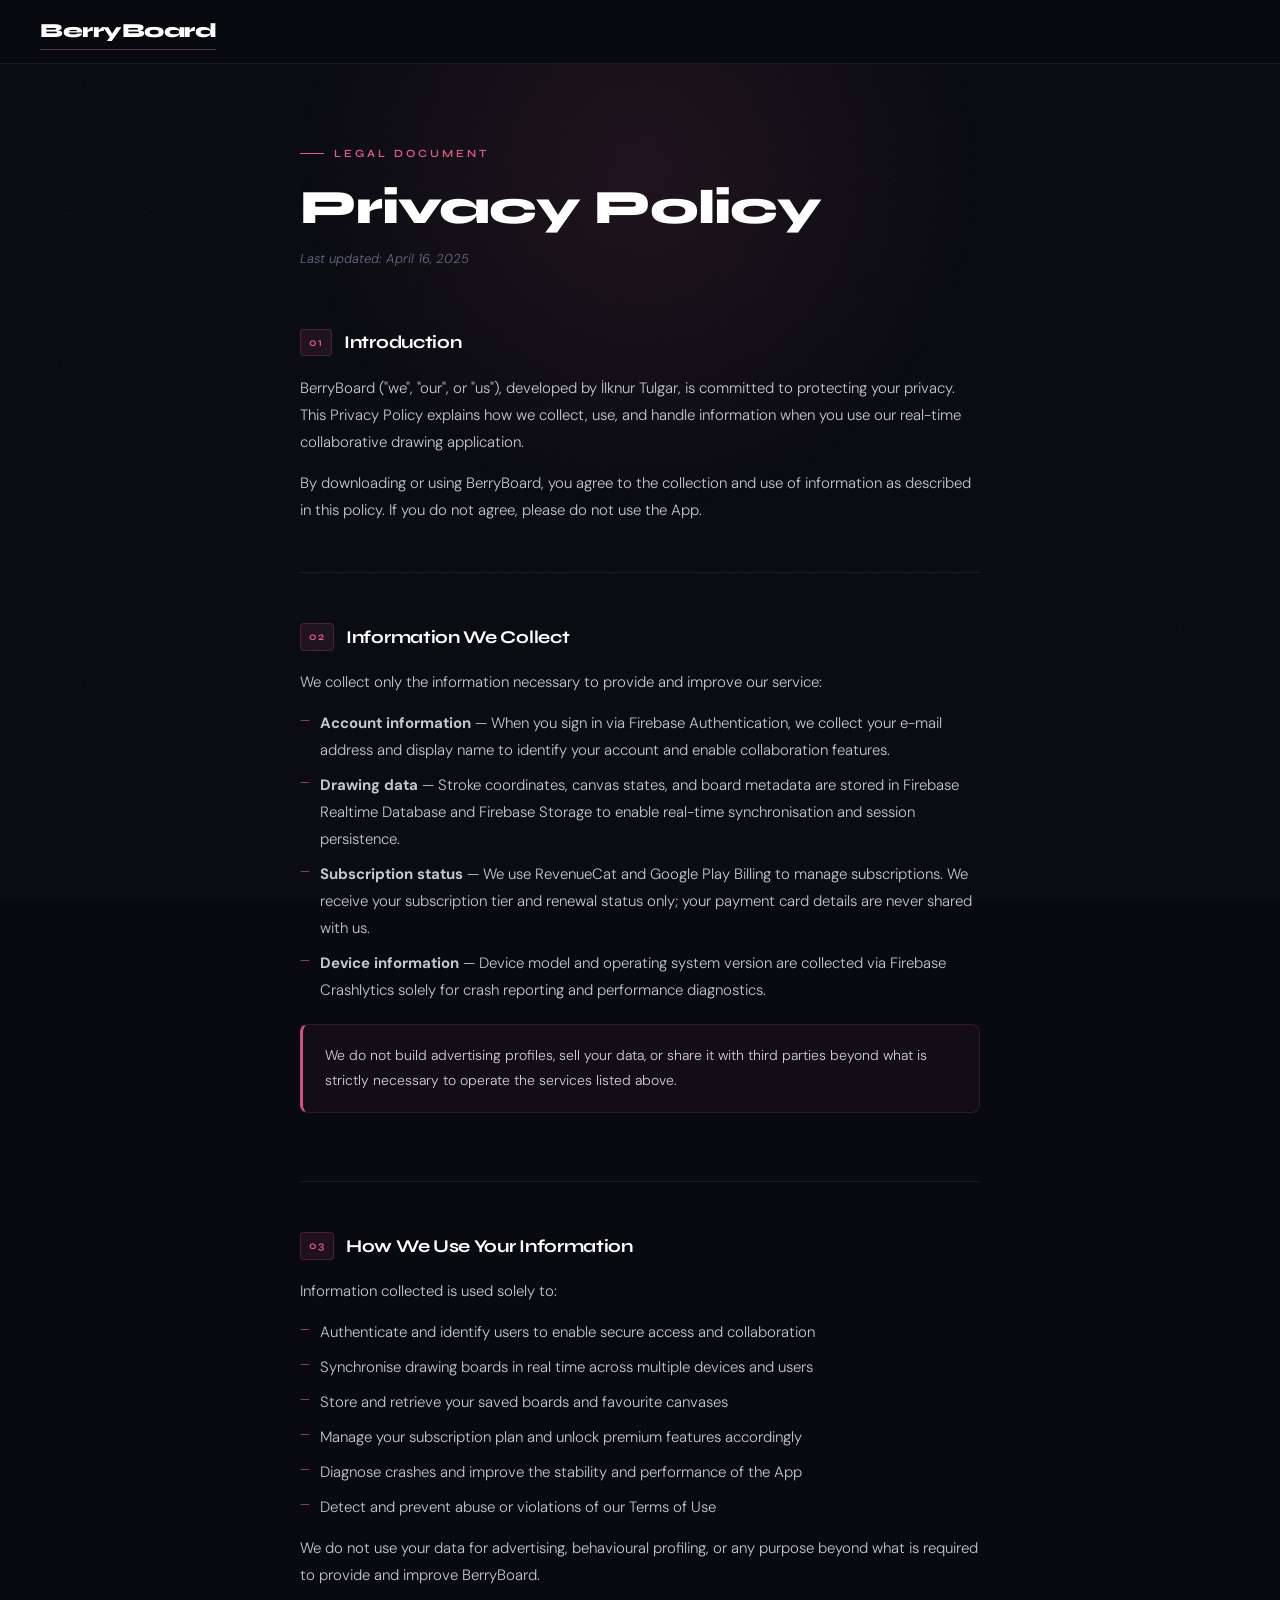
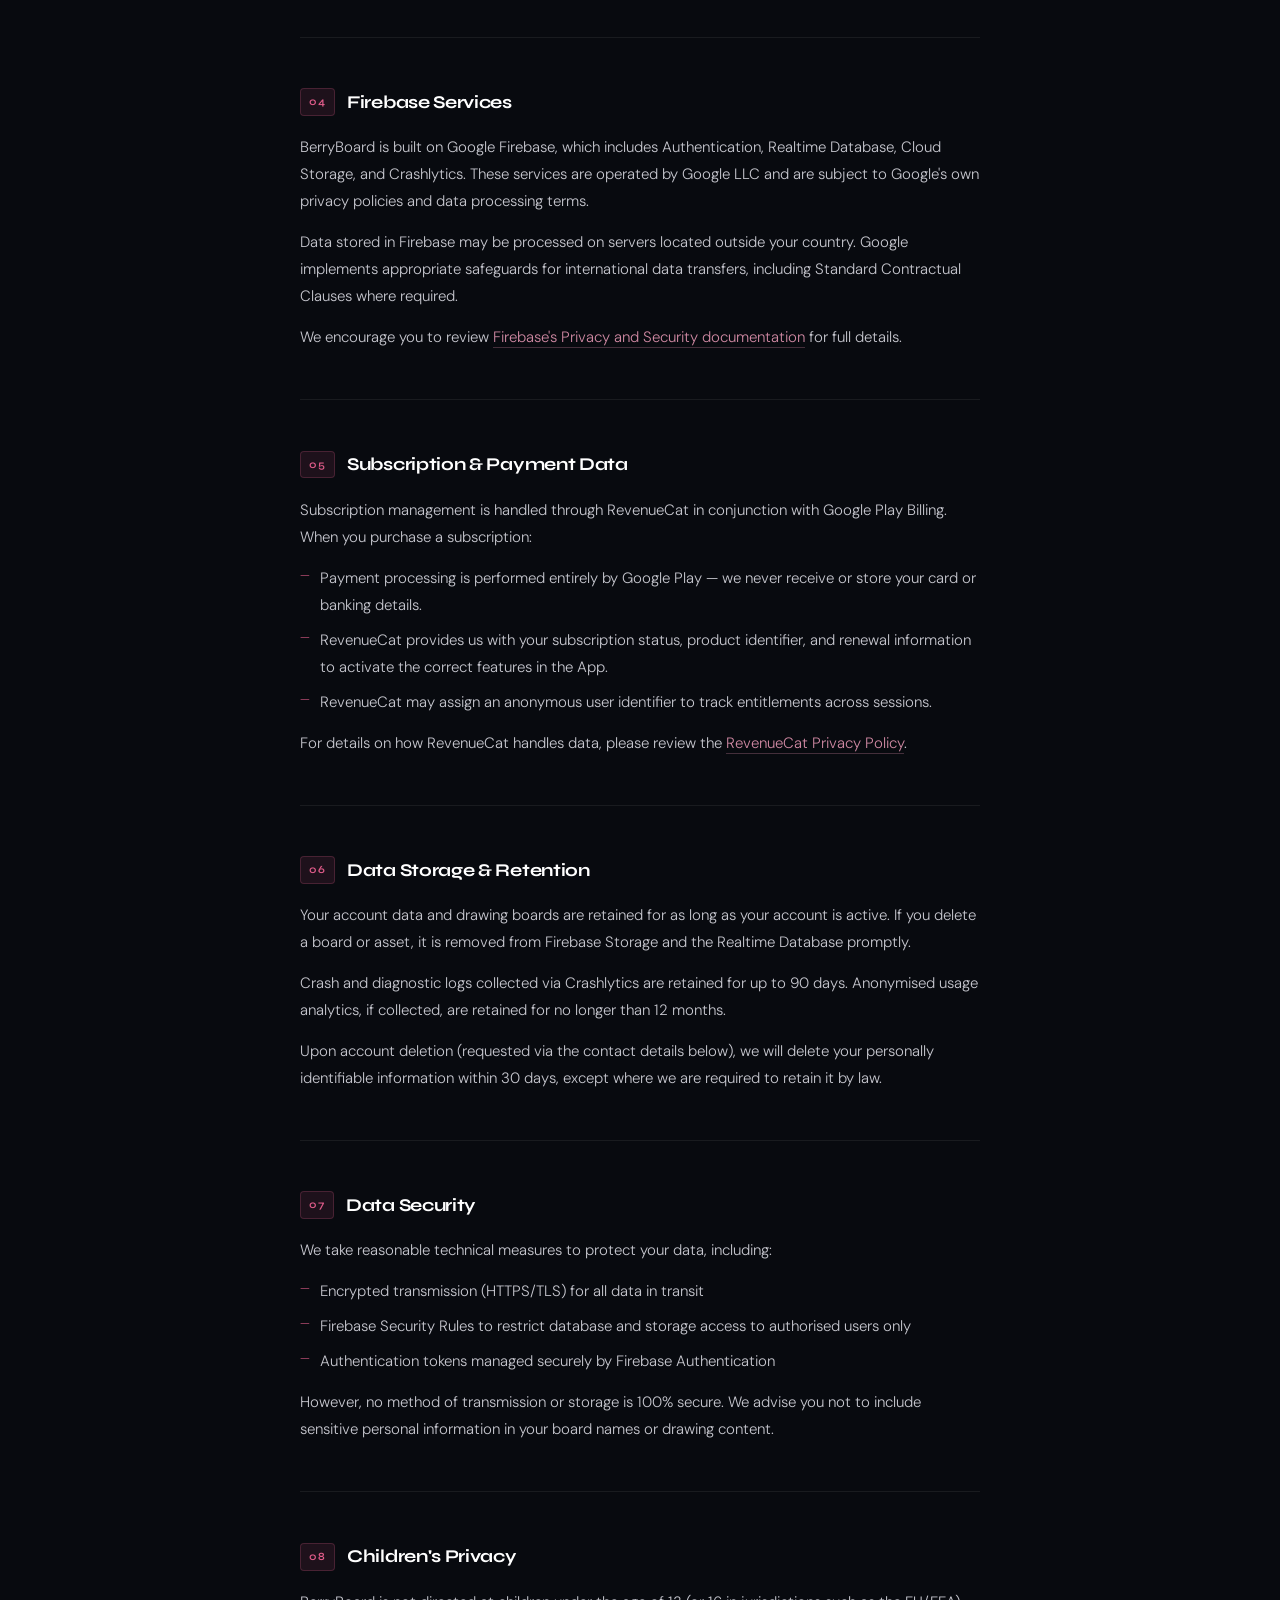
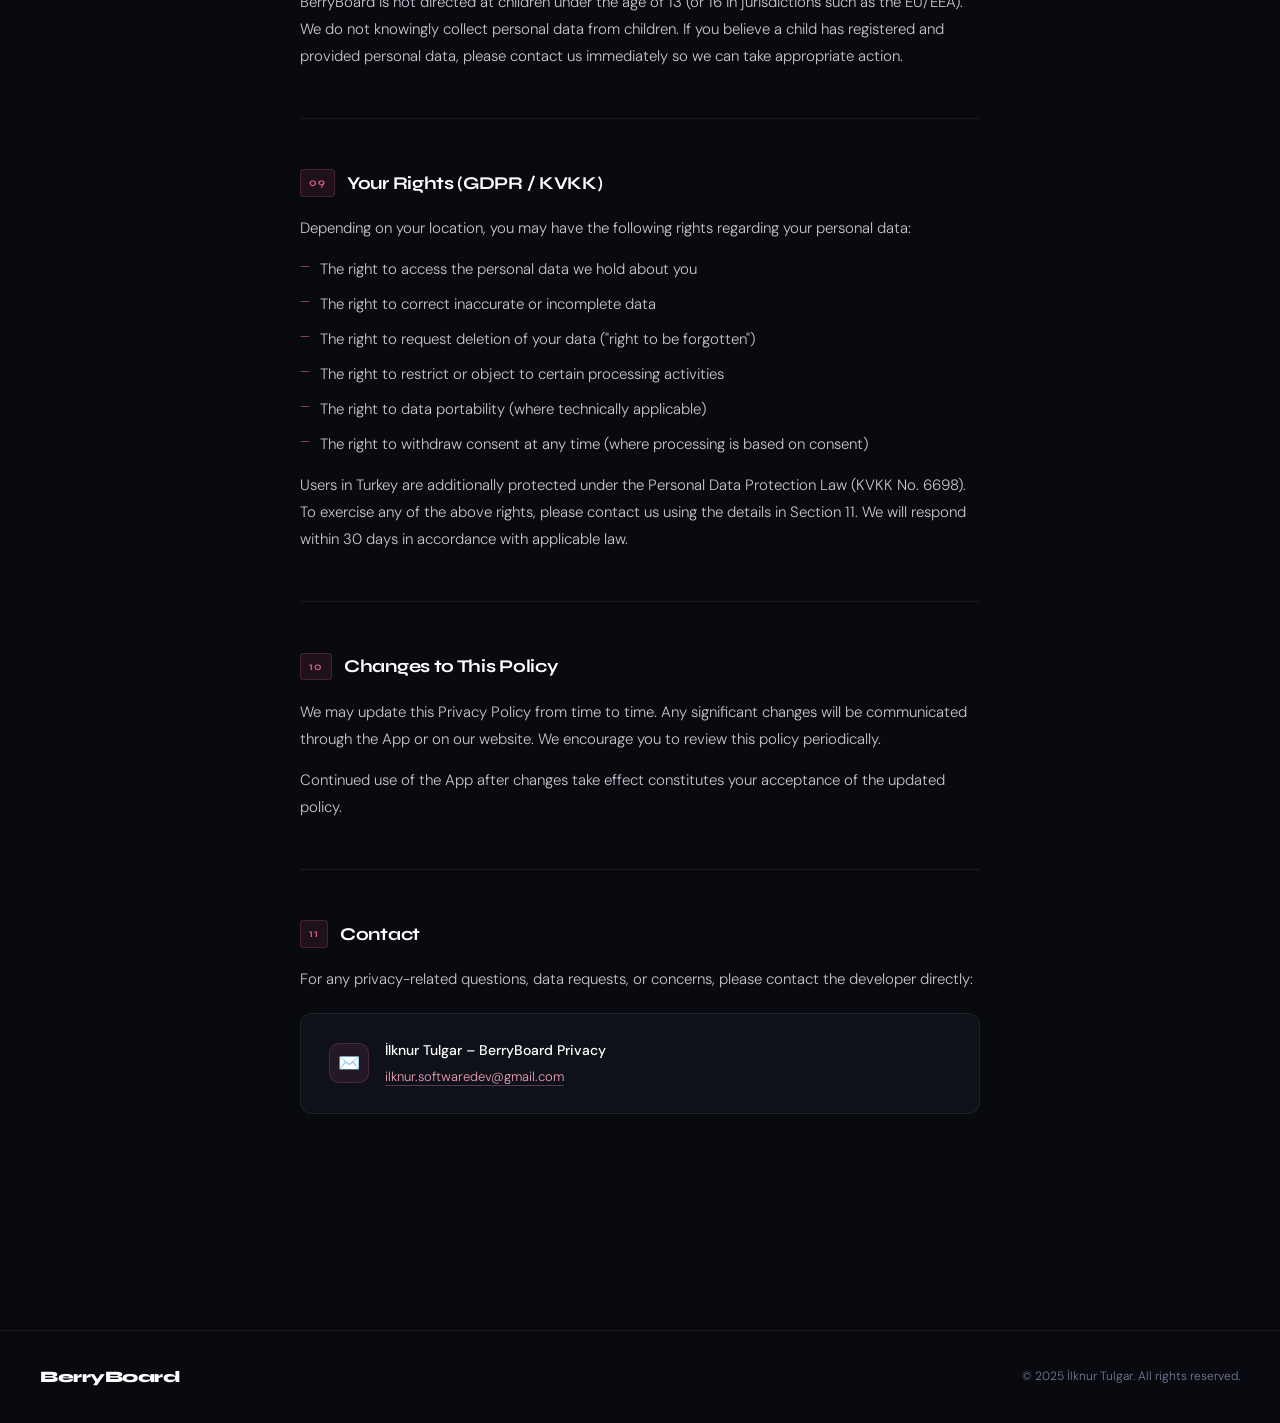
==== berryboard-privacy.html @ fcb7d8a9 "berryboard terms and privacy added" ====
<!DOCTYPE html>
<html lang="en">
<head>
<meta charset="UTF-8">
<meta name="viewport" content="width=device-width, initial-scale=1.0">
<title>BerryBoard – Privacy Policy</title>
<link href="https://fonts.googleapis.com/css2?family=Syne:wght@400;600;700;800&family=DM+Sans:ital,wght@0,300;0,400;0,500;1,300&display=swap" rel="stylesheet">
<style>
  :root {
    --bg: #080a0f;
    --surface: #0e1118;
    --border: rgba(255,255,255,0.07);
    --accent: #e05c8a;
    --accent2: #f4a0be;
    --text: #e8e8f0;
    --muted: #7a7a9a;
    --heading: #ffffff;
  }

  *, *::before, *::after { box-sizing: border-box; margin: 0; padding: 0; }
  html { scroll-behavior: smooth; }

  body {
    background: var(--bg);
    color: var(--text);
    font-family: 'DM Sans', sans-serif;
    font-weight: 300;
    line-height: 1.8;
    font-size: 15px;
    min-height: 100vh;
  }

  body::before {
    content: '';
    position: fixed;
    inset: 0;
    background-image: url("data:image/svg+xml,%3Csvg viewBox='0 0 512 512' xmlns='http://www.w3.org/2000/svg'%3E%3Cfilter id='n'%3E%3CfeTurbulence type='fractalNoise' baseFrequency='0.75' numOctaves='4' stitchTiles='stitch'/%3E%3C/filter%3E%3Crect width='100%25' height='100%25' filter='url(%23n)' opacity='0.03'/%3E%3C/svg%3E");
    pointer-events: none;
    z-index: 0;
  }

  body::after {
    content: '';
    position: fixed;
    top: -20%;
    left: 50%;
    transform: translateX(-50%);
    width: 700px;
    height: 700px;
    background: radial-gradient(circle, rgba(224,92,138,0.10) 0%, transparent 70%);
    pointer-events: none;
    z-index: 0;
  }

  header {
    position: sticky;
    top: 0;
    z-index: 100;
    background: rgba(8,10,15,0.85);
    backdrop-filter: blur(20px);
    border-bottom: 1px solid var(--border);
    padding: 0 40px;
    display: flex;
    align-items: center;
    height: 64px;
  }

  .logo {
    font-family: 'Syne', sans-serif;
    font-weight: 800;
    font-size: 20px;
    color: var(--heading);
    letter-spacing: -0.5px;
    display: flex;
    align-items: center;
    gap: 8px;
    text-decoration: none;
  }

  .logo-icon {
    width: 28px;
    height: 28px;
    display: flex;
    align-items: center;
    justify-content: center;
    font-size: 16px;
  }

  main {
    position: relative;
    z-index: 1;
    max-width: 760px;
    margin: 0 auto;
    padding: 80px 40px 120px;
  }

  .page-label {
    font-family: 'Syne', sans-serif;
    font-size: 11px;
    font-weight: 600;
    letter-spacing: 3px;
    text-transform: uppercase;
    color: var(--accent);
    margin-bottom: 16px;
    display: flex;
    align-items: center;
    gap: 10px;
  }

  .page-label::before {
    content: '';
    width: 24px;
    height: 1px;
    background: var(--accent);
  }

  h1 {
    font-family: 'Syne', sans-serif;
    font-size: clamp(32px, 5vw, 48px);
    font-weight: 800;
    color: var(--heading);
    line-height: 1.15;
    letter-spacing: -1px;
    margin-bottom: 12px;
  }

  .last-updated {
    font-size: 13px;
    color: var(--muted);
    margin-bottom: 56px;
    font-style: italic;
  }

  .section {
    margin-bottom: 48px;
    padding-bottom: 48px;
    border-bottom: 1px solid var(--border);
  }

  .section:last-child { border-bottom: none; }

  h2 {
    font-family: 'Syne', sans-serif;
    font-size: 18px;
    font-weight: 700;
    color: var(--heading);
    margin-bottom: 16px;
    display: flex;
    align-items: center;
    gap: 12px;
    letter-spacing: -0.3px;
  }

  .section-num {
    font-size: 11px;
    font-weight: 600;
    color: var(--accent);
    font-family: 'Syne', sans-serif;
    background: rgba(224,92,138,0.10);
    border: 1px solid rgba(224,92,138,0.22);
    padding: 3px 8px;
    border-radius: 4px;
    letter-spacing: 1px;
  }

  p {
    color: var(--text);
    margin-bottom: 14px;
    opacity: 0.85;
  }

  p:last-child { margin-bottom: 0; }

  ul {
    list-style: none;
    margin: 14px 0;
    display: flex;
    flex-direction: column;
    gap: 8px;
  }

  ul li {
    padding-left: 20px;
    position: relative;
    opacity: 0.85;
  }

  ul li::before {
    content: '—';
    position: absolute;
    left: 0;
    color: var(--accent);
    font-size: 12px;
  }

  a {
    color: var(--accent2);
    text-decoration: none;
    border-bottom: 1px solid rgba(244,160,190,0.3);
    transition: border-color 0.2s;
  }

  a:hover { border-color: var(--accent2); }

  .callout {
    background: rgba(224,92,138,0.06);
    border: 1px solid rgba(224,92,138,0.18);
    border-left: 3px solid var(--accent);
    border-radius: 8px;
    padding: 18px 22px;
    margin: 20px 0;
    font-size: 14px;
    opacity: 0.9;
  }

  .contact-card {
    background: var(--surface);
    border: 1px solid var(--border);
    border-radius: 12px;
    padding: 24px 28px;
    margin-top: 20px;
    display: flex;
    align-items: center;
    gap: 16px;
  }

  .contact-icon {
    width: 40px;
    height: 40px;
    background: rgba(224,92,138,0.10);
    border: 1px solid rgba(224,92,138,0.22);
    border-radius: 10px;
    display: flex;
    align-items: center;
    justify-content: center;
    flex-shrink: 0;
    font-size: 18px;
  }

  .contact-info { font-size: 13px; color: var(--muted); }

  .contact-info strong {
    display: block;
    color: var(--heading);
    font-size: 14px;
    font-weight: 500;
    margin-bottom: 2px;
  }

  footer {
    position: relative;
    z-index: 1;
    border-top: 1px solid var(--border);
    padding: 32px 40px;
    display: flex;
    align-items: center;
    justify-content: space-between;
    font-size: 12px;
    color: var(--muted);
  }

  footer .logo { font-size: 16px; }

  @media (max-width: 600px) {
    header { padding: 0 20px; }
    main { padding: 48px 24px 80px; }
    footer { padding: 24px 20px; flex-direction: column; gap: 12px; text-align: center; }
  }
</style>
</head>
<body>

<header>
  <a class="logo" href="#">
    BerryBoard
  </a>
</header>

<main>
  <div class="page-label">Legal Document</div>
  <h1>Privacy Policy</h1>
  <p class="last-updated">Last updated: April 16, 2025</p>

  <div class="section">
    <h2><span class="section-num">01</span> Introduction</h2>
    <p>BerryBoard ("we", "our", or "us"), developed by İlknur Tulgar, is committed to protecting your privacy. This Privacy Policy explains how we collect, use, and handle information when you use our real-time collaborative drawing application.</p>
    <p>By downloading or using BerryBoard, you agree to the collection and use of information as described in this policy. If you do not agree, please do not use the App.</p>
  </div>

  <div class="section">
    <h2><span class="section-num">02</span> Information We Collect</h2>
    <p>We collect only the information necessary to provide and improve our service:</p>
    <ul>
      <li><strong>Account information</strong> — When you sign in via Firebase Authentication, we collect your e-mail address and display name to identify your account and enable collaboration features.</li>
      <li><strong>Drawing data</strong> — Stroke coordinates, canvas states, and board metadata are stored in Firebase Realtime Database and Firebase Storage to enable real-time synchronisation and session persistence.</li>
      <li><strong>Subscription status</strong> — We use RevenueCat and Google Play Billing to manage subscriptions. We receive your subscription tier and renewal status only; your payment card details are never shared with us.</li>
      <li><strong>Device information</strong> — Device model and operating system version are collected via Firebase Crashlytics solely for crash reporting and performance diagnostics.</li>
    </ul>
    <div class="callout">
      We do not build advertising profiles, sell your data, or share it with third parties beyond what is strictly necessary to operate the services listed above.
    </div>
  </div>

  <div class="section">
    <h2><span class="section-num">03</span> How We Use Your Information</h2>
    <p>Information collected is used solely to:</p>
    <ul>
      <li>Authenticate and identify users to enable secure access and collaboration</li>
      <li>Synchronise drawing boards in real time across multiple devices and users</li>
      <li>Store and retrieve your saved boards and favourite canvases</li>
      <li>Manage your subscription plan and unlock premium features accordingly</li>
      <li>Diagnose crashes and improve the stability and performance of the App</li>
      <li>Detect and prevent abuse or violations of our Terms of Use</li>
    </ul>
    <p>We do not use your data for advertising, behavioural profiling, or any purpose beyond what is required to provide and improve BerryBoard.</p>
  </div>

  <div class="section">
    <h2><span class="section-num">04</span> Firebase Services</h2>
    <p>BerryBoard is built on Google Firebase, which includes Authentication, Realtime Database, Cloud Storage, and Crashlytics. These services are operated by Google LLC and are subject to Google's own privacy policies and data processing terms.</p>
    <p>Data stored in Firebase may be processed on servers located outside your country. Google implements appropriate safeguards for international data transfers, including Standard Contractual Clauses where required.</p>
    <p>We encourage you to review <a href="https://firebase.google.com/support/privacy" target="_blank">Firebase's Privacy and Security documentation</a> for full details.</p>
  </div>

  <div class="section">
    <h2><span class="section-num">05</span> Subscription & Payment Data</h2>
    <p>Subscription management is handled through RevenueCat in conjunction with Google Play Billing. When you purchase a subscription:</p>
    <ul>
      <li>Payment processing is performed entirely by Google Play — we never receive or store your card or banking details.</li>
      <li>RevenueCat provides us with your subscription status, product identifier, and renewal information to activate the correct features in the App.</li>
      <li>RevenueCat may assign an anonymous user identifier to track entitlements across sessions.</li>
    </ul>
    <p>For details on how RevenueCat handles data, please review the <a href="https://www.revenuecat.com/privacy" target="_blank">RevenueCat Privacy Policy</a>.</p>
  </div>

  <div class="section">
    <h2><span class="section-num">06</span> Data Storage & Retention</h2>
    <p>Your account data and drawing boards are retained for as long as your account is active. If you delete a board or asset, it is removed from Firebase Storage and the Realtime Database promptly.</p>
    <p>Crash and diagnostic logs collected via Crashlytics are retained for up to 90 days. Anonymised usage analytics, if collected, are retained for no longer than 12 months.</p>
    <p>Upon account deletion (requested via the contact details below), we will delete your personally identifiable information within 30 days, except where we are required to retain it by law.</p>
  </div>

  <div class="section">
    <h2><span class="section-num">07</span> Data Security</h2>
    <p>We take reasonable technical measures to protect your data, including:</p>
    <ul>
      <li>Encrypted transmission (HTTPS/TLS) for all data in transit</li>
      <li>Firebase Security Rules to restrict database and storage access to authorised users only</li>
      <li>Authentication tokens managed securely by Firebase Authentication</li>
    </ul>
    <p>However, no method of transmission or storage is 100% secure. We advise you not to include sensitive personal information in your board names or drawing content.</p>
  </div>

  <div class="section">
    <h2><span class="section-num">08</span> Children's Privacy</h2>
    <p>BerryBoard is not directed at children under the age of 13 (or 16 in jurisdictions such as the EU/EEA). We do not knowingly collect personal data from children. If you believe a child has registered and provided personal data, please contact us immediately so we can take appropriate action.</p>
  </div>

  <div class="section">
    <h2><span class="section-num">09</span> Your Rights (GDPR / KVKK)</h2>
    <p>Depending on your location, you may have the following rights regarding your personal data:</p>
    <ul>
      <li>The right to access the personal data we hold about you</li>
      <li>The right to correct inaccurate or incomplete data</li>
      <li>The right to request deletion of your data ("right to be forgotten")</li>
      <li>The right to restrict or object to certain processing activities</li>
      <li>The right to data portability (where technically applicable)</li>
      <li>The right to withdraw consent at any time (where processing is based on consent)</li>
    </ul>
    <p>Users in Turkey are additionally protected under the Personal Data Protection Law (KVKK No. 6698). To exercise any of the above rights, please contact us using the details in Section 11. We will respond within 30 days in accordance with applicable law.</p>
  </div>

  <div class="section">
    <h2><span class="section-num">10</span> Changes to This Policy</h2>
    <p>We may update this Privacy Policy from time to time. Any significant changes will be communicated through the App or on our website. We encourage you to review this policy periodically.</p>
    <p>Continued use of the App after changes take effect constitutes your acceptance of the updated policy.</p>
  </div>

  <div class="section">
    <h2><span class="section-num">11</span> Contact</h2>
    <p>For any privacy-related questions, data requests, or concerns, please contact the developer directly:</p>
    <div class="contact-card">
      <div class="contact-icon">✉️</div>
      <div class="contact-info">
        <strong>İlknur Tulgar – BerryBoard Privacy</strong>
        <a href="mailto:ilknur.softwaredev@gmail.com">ilknur.softwaredev@gmail.com</a>
      </div>
    </div>
  </div>
</main>

<footer>
  <span class="logo">
    BerryBoard
  </span>
  <span>© 2025 İlknur Tulgar. All rights reserved.</span>
</footer>

</body>
</html>
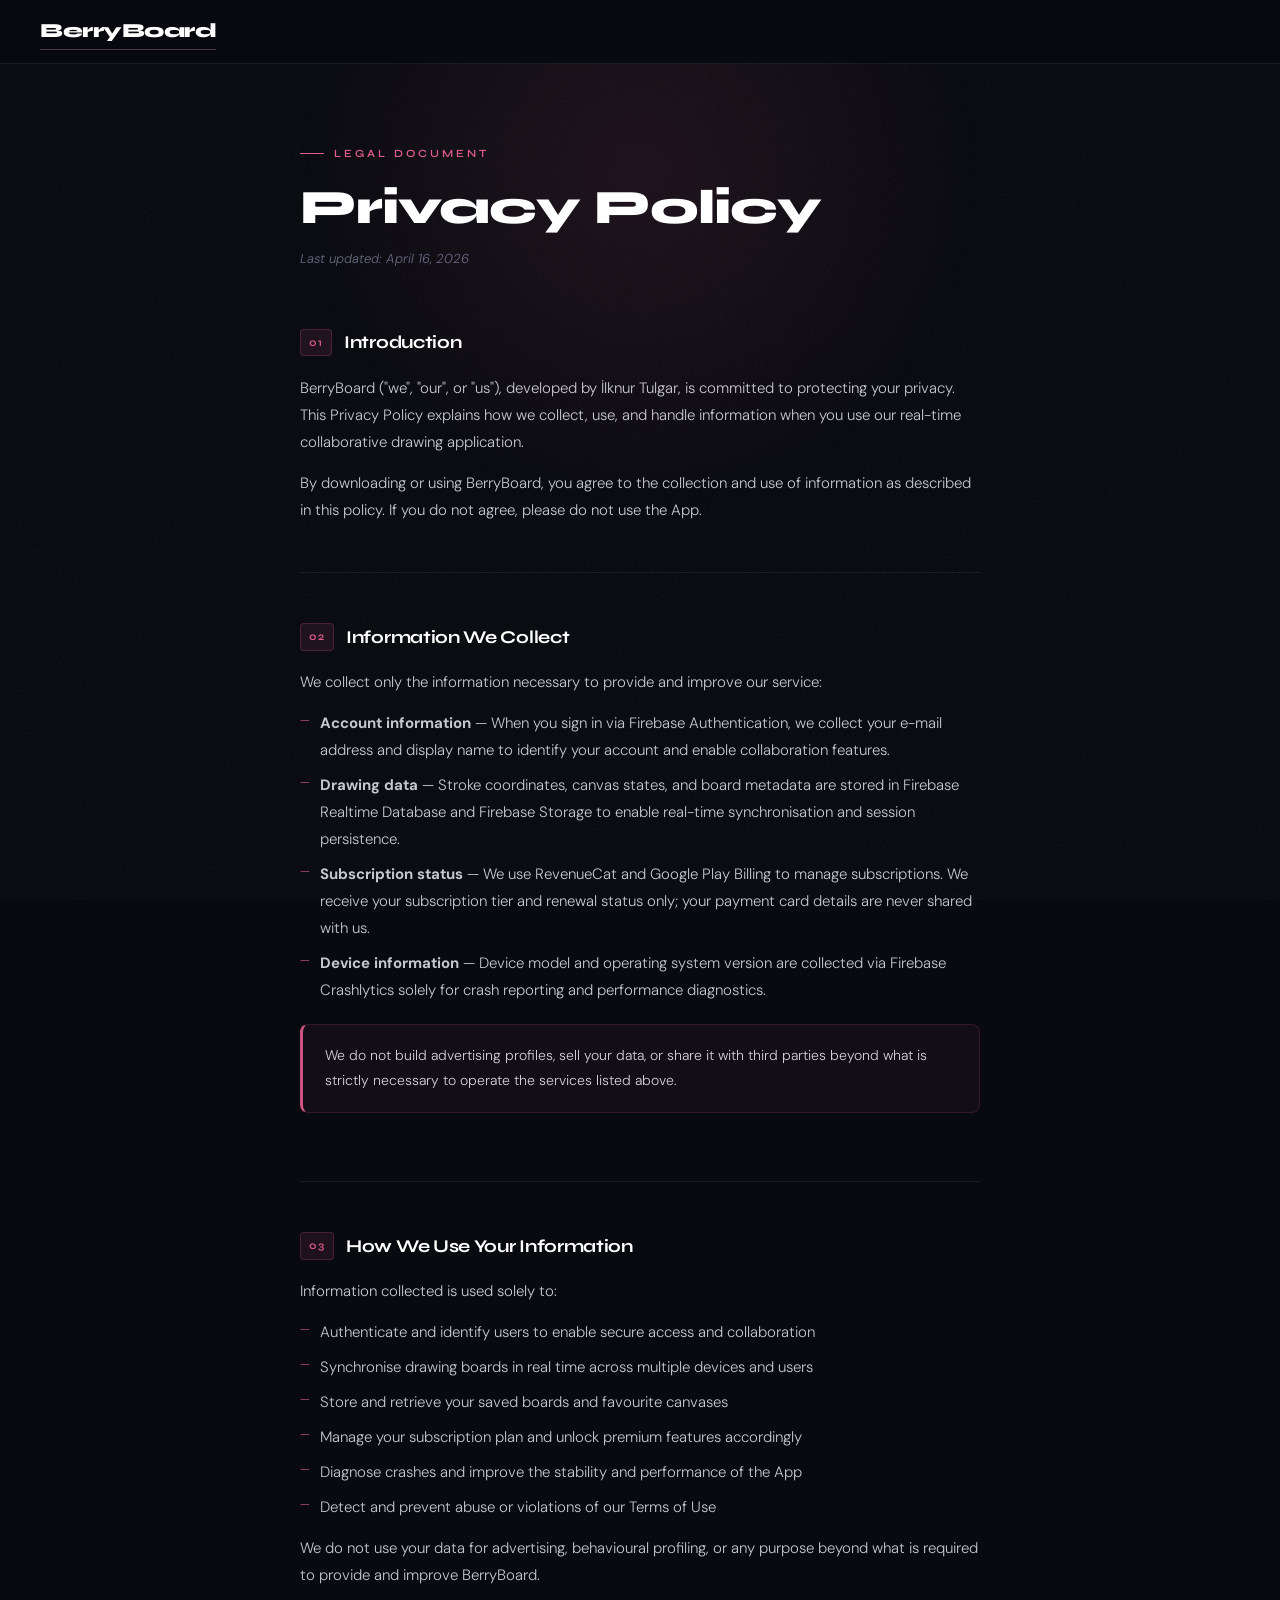
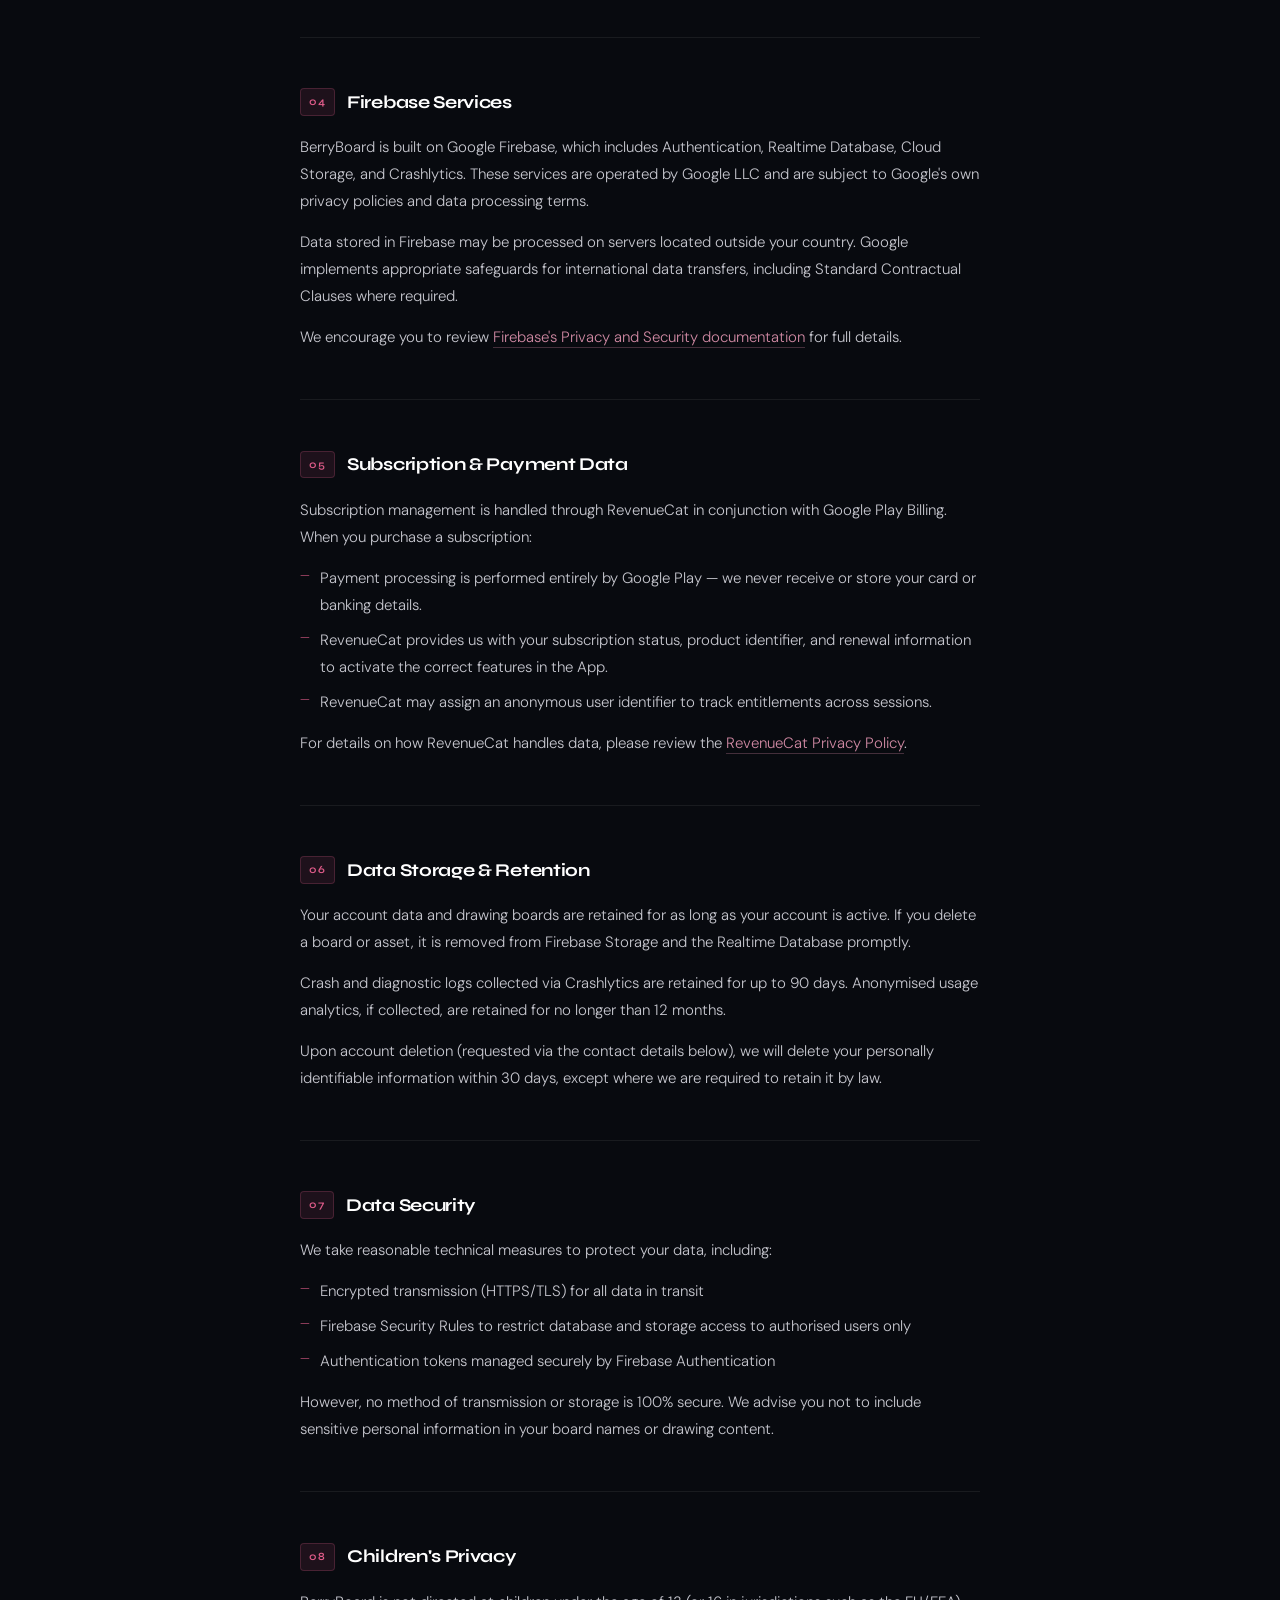
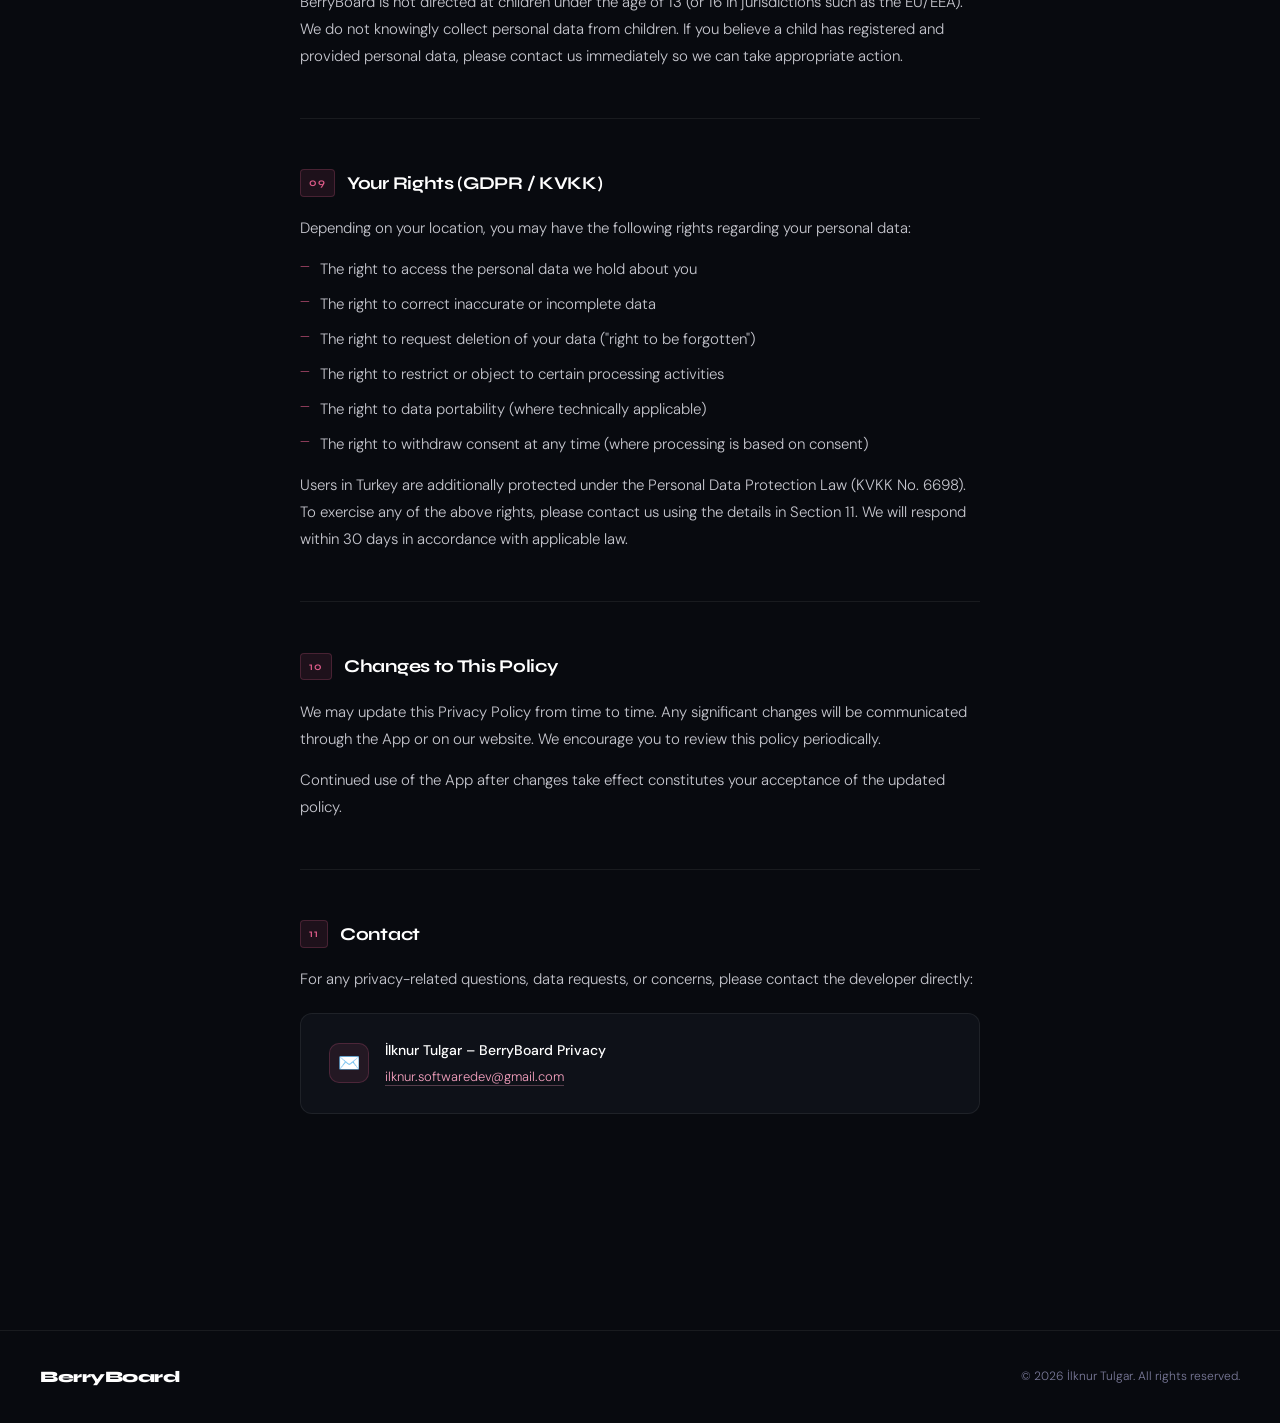
==== commit 258dc39d: "date updated" ====
--- a/berryboard-privacy.html
+++ b/berryboard-privacy.html
@@ -1,400 +1,566 @@
-<!DOCTYPE html>
+<!doctype html>
 <html lang="en">
-<head>
-<meta charset="UTF-8">
-<meta name="viewport" content="width=device-width, initial-scale=1.0">
-<title>BerryBoard – Privacy Policy</title>
-<link href="https://fonts.googleapis.com/css2?family=Syne:wght@400;600;700;800&family=DM+Sans:ital,wght@0,300;0,400;0,500;1,300&display=swap" rel="stylesheet">
-<style>
-  :root {
-    --bg: #080a0f;
-    --surface: #0e1118;
-    --border: rgba(255,255,255,0.07);
-    --accent: #e05c8a;
-    --accent2: #f4a0be;
-    --text: #e8e8f0;
-    --muted: #7a7a9a;
-    --heading: #ffffff;
-  }
-
-  *, *::before, *::after { box-sizing: border-box; margin: 0; padding: 0; }
-  html { scroll-behavior: smooth; }
-
-  body {
-    background: var(--bg);
-    color: var(--text);
-    font-family: 'DM Sans', sans-serif;
-    font-weight: 300;
-    line-height: 1.8;
-    font-size: 15px;
-    min-height: 100vh;
-  }
-
-  body::before {
-    content: '';
-    position: fixed;
-    inset: 0;
-    background-image: url("data:image/svg+xml,%3Csvg viewBox='0 0 512 512' xmlns='http://www.w3.org/2000/svg'%3E%3Cfilter id='n'%3E%3CfeTurbulence type='fractalNoise' baseFrequency='0.75' numOctaves='4' stitchTiles='stitch'/%3E%3C/filter%3E%3Crect width='100%25' height='100%25' filter='url(%23n)' opacity='0.03'/%3E%3C/svg%3E");
-    pointer-events: none;
-    z-index: 0;
-  }
-
-  body::after {
-    content: '';
-    position: fixed;
-    top: -20%;
-    left: 50%;
-    transform: translateX(-50%);
-    width: 700px;
-    height: 700px;
-    background: radial-gradient(circle, rgba(224,92,138,0.10) 0%, transparent 70%);
-    pointer-events: none;
-    z-index: 0;
-  }
-
-  header {
-    position: sticky;
-    top: 0;
-    z-index: 100;
-    background: rgba(8,10,15,0.85);
-    backdrop-filter: blur(20px);
-    border-bottom: 1px solid var(--border);
-    padding: 0 40px;
-    display: flex;
-    align-items: center;
-    height: 64px;
-  }
-
-  .logo {
-    font-family: 'Syne', sans-serif;
-    font-weight: 800;
-    font-size: 20px;
-    color: var(--heading);
-    letter-spacing: -0.5px;
-    display: flex;
-    align-items: center;
-    gap: 8px;
-    text-decoration: none;
-  }
-
-  .logo-icon {
-    width: 28px;
-    height: 28px;
-    display: flex;
-    align-items: center;
-    justify-content: center;
-    font-size: 16px;
-  }
-
-  main {
-    position: relative;
-    z-index: 1;
-    max-width: 760px;
-    margin: 0 auto;
-    padding: 80px 40px 120px;
-  }
-
-  .page-label {
-    font-family: 'Syne', sans-serif;
-    font-size: 11px;
-    font-weight: 600;
-    letter-spacing: 3px;
-    text-transform: uppercase;
-    color: var(--accent);
-    margin-bottom: 16px;
-    display: flex;
-    align-items: center;
-    gap: 10px;
-  }
-
-  .page-label::before {
-    content: '';
-    width: 24px;
-    height: 1px;
-    background: var(--accent);
-  }
-
-  h1 {
-    font-family: 'Syne', sans-serif;
-    font-size: clamp(32px, 5vw, 48px);
-    font-weight: 800;
-    color: var(--heading);
-    line-height: 1.15;
-    letter-spacing: -1px;
-    margin-bottom: 12px;
-  }
-
-  .last-updated {
-    font-size: 13px;
-    color: var(--muted);
-    margin-bottom: 56px;
-    font-style: italic;
-  }
-
-  .section {
-    margin-bottom: 48px;
-    padding-bottom: 48px;
-    border-bottom: 1px solid var(--border);
-  }
-
-  .section:last-child { border-bottom: none; }
-
-  h2 {
-    font-family: 'Syne', sans-serif;
-    font-size: 18px;
-    font-weight: 700;
-    color: var(--heading);
-    margin-bottom: 16px;
-    display: flex;
-    align-items: center;
-    gap: 12px;
-    letter-spacing: -0.3px;
-  }
-
-  .section-num {
-    font-size: 11px;
-    font-weight: 600;
-    color: var(--accent);
-    font-family: 'Syne', sans-serif;
-    background: rgba(224,92,138,0.10);
-    border: 1px solid rgba(224,92,138,0.22);
-    padding: 3px 8px;
-    border-radius: 4px;
-    letter-spacing: 1px;
-  }
-
-  p {
-    color: var(--text);
-    margin-bottom: 14px;
-    opacity: 0.85;
-  }
-
-  p:last-child { margin-bottom: 0; }
-
-  ul {
-    list-style: none;
-    margin: 14px 0;
-    display: flex;
-    flex-direction: column;
-    gap: 8px;
-  }
-
-  ul li {
-    padding-left: 20px;
-    position: relative;
-    opacity: 0.85;
-  }
-
-  ul li::before {
-    content: '—';
-    position: absolute;
-    left: 0;
-    color: var(--accent);
-    font-size: 12px;
-  }
-
-  a {
-    color: var(--accent2);
-    text-decoration: none;
-    border-bottom: 1px solid rgba(244,160,190,0.3);
-    transition: border-color 0.2s;
-  }
-
-  a:hover { border-color: var(--accent2); }
-
-  .callout {
-    background: rgba(224,92,138,0.06);
-    border: 1px solid rgba(224,92,138,0.18);
-    border-left: 3px solid var(--accent);
-    border-radius: 8px;
-    padding: 18px 22px;
-    margin: 20px 0;
-    font-size: 14px;
-    opacity: 0.9;
-  }
-
-  .contact-card {
-    background: var(--surface);
-    border: 1px solid var(--border);
-    border-radius: 12px;
-    padding: 24px 28px;
-    margin-top: 20px;
-    display: flex;
-    align-items: center;
-    gap: 16px;
-  }
-
-  .contact-icon {
-    width: 40px;
-    height: 40px;
-    background: rgba(224,92,138,0.10);
-    border: 1px solid rgba(224,92,138,0.22);
-    border-radius: 10px;
-    display: flex;
-    align-items: center;
-    justify-content: center;
-    flex-shrink: 0;
-    font-size: 18px;
-  }
-
-  .contact-info { font-size: 13px; color: var(--muted); }
-
-  .contact-info strong {
-    display: block;
-    color: var(--heading);
-    font-size: 14px;
-    font-weight: 500;
-    margin-bottom: 2px;
-  }
-
-  footer {
-    position: relative;
-    z-index: 1;
-    border-top: 1px solid var(--border);
-    padding: 32px 40px;
-    display: flex;
-    align-items: center;
-    justify-content: space-between;
-    font-size: 12px;
-    color: var(--muted);
-  }
-
-  footer .logo { font-size: 16px; }
-
-  @media (max-width: 600px) {
-    header { padding: 0 20px; }
-    main { padding: 48px 24px 80px; }
-    footer { padding: 24px 20px; flex-direction: column; gap: 12px; text-align: center; }
-  }
-</style>
-</head>
-<body>
-
-<header>
-  <a class="logo" href="#">
-    BerryBoard
-  </a>
-</header>
-
-<main>
-  <div class="page-label">Legal Document</div>
-  <h1>Privacy Policy</h1>
-  <p class="last-updated">Last updated: April 16, 2025</p>
-
-  <div class="section">
-    <h2><span class="section-num">01</span> Introduction</h2>
-    <p>BerryBoard ("we", "our", or "us"), developed by İlknur Tulgar, is committed to protecting your privacy. This Privacy Policy explains how we collect, use, and handle information when you use our real-time collaborative drawing application.</p>
-    <p>By downloading or using BerryBoard, you agree to the collection and use of information as described in this policy. If you do not agree, please do not use the App.</p>
-  </div>
-
-  <div class="section">
-    <h2><span class="section-num">02</span> Information We Collect</h2>
-    <p>We collect only the information necessary to provide and improve our service:</p>
-    <ul>
-      <li><strong>Account information</strong> — When you sign in via Firebase Authentication, we collect your e-mail address and display name to identify your account and enable collaboration features.</li>
-      <li><strong>Drawing data</strong> — Stroke coordinates, canvas states, and board metadata are stored in Firebase Realtime Database and Firebase Storage to enable real-time synchronisation and session persistence.</li>
-      <li><strong>Subscription status</strong> — We use RevenueCat and Google Play Billing to manage subscriptions. We receive your subscription tier and renewal status only; your payment card details are never shared with us.</li>
-      <li><strong>Device information</strong> — Device model and operating system version are collected via Firebase Crashlytics solely for crash reporting and performance diagnostics.</li>
-    </ul>
-    <div class="callout">
-      We do not build advertising profiles, sell your data, or share it with third parties beyond what is strictly necessary to operate the services listed above.
-    </div>
-  </div>
-
-  <div class="section">
-    <h2><span class="section-num">03</span> How We Use Your Information</h2>
-    <p>Information collected is used solely to:</p>
-    <ul>
-      <li>Authenticate and identify users to enable secure access and collaboration</li>
-      <li>Synchronise drawing boards in real time across multiple devices and users</li>
-      <li>Store and retrieve your saved boards and favourite canvases</li>
-      <li>Manage your subscription plan and unlock premium features accordingly</li>
-      <li>Diagnose crashes and improve the stability and performance of the App</li>
-      <li>Detect and prevent abuse or violations of our Terms of Use</li>
-    </ul>
-    <p>We do not use your data for advertising, behavioural profiling, or any purpose beyond what is required to provide and improve BerryBoard.</p>
-  </div>
-
-  <div class="section">
-    <h2><span class="section-num">04</span> Firebase Services</h2>
-    <p>BerryBoard is built on Google Firebase, which includes Authentication, Realtime Database, Cloud Storage, and Crashlytics. These services are operated by Google LLC and are subject to Google's own privacy policies and data processing terms.</p>
-    <p>Data stored in Firebase may be processed on servers located outside your country. Google implements appropriate safeguards for international data transfers, including Standard Contractual Clauses where required.</p>
-    <p>We encourage you to review <a href="https://firebase.google.com/support/privacy" target="_blank">Firebase's Privacy and Security documentation</a> for full details.</p>
-  </div>
-
-  <div class="section">
-    <h2><span class="section-num">05</span> Subscription & Payment Data</h2>
-    <p>Subscription management is handled through RevenueCat in conjunction with Google Play Billing. When you purchase a subscription:</p>
-    <ul>
-      <li>Payment processing is performed entirely by Google Play — we never receive or store your card or banking details.</li>
-      <li>RevenueCat provides us with your subscription status, product identifier, and renewal information to activate the correct features in the App.</li>
-      <li>RevenueCat may assign an anonymous user identifier to track entitlements across sessions.</li>
-    </ul>
-    <p>For details on how RevenueCat handles data, please review the <a href="https://www.revenuecat.com/privacy" target="_blank">RevenueCat Privacy Policy</a>.</p>
-  </div>
-
-  <div class="section">
-    <h2><span class="section-num">06</span> Data Storage & Retention</h2>
-    <p>Your account data and drawing boards are retained for as long as your account is active. If you delete a board or asset, it is removed from Firebase Storage and the Realtime Database promptly.</p>
-    <p>Crash and diagnostic logs collected via Crashlytics are retained for up to 90 days. Anonymised usage analytics, if collected, are retained for no longer than 12 months.</p>
-    <p>Upon account deletion (requested via the contact details below), we will delete your personally identifiable information within 30 days, except where we are required to retain it by law.</p>
-  </div>
-
-  <div class="section">
-    <h2><span class="section-num">07</span> Data Security</h2>
-    <p>We take reasonable technical measures to protect your data, including:</p>
-    <ul>
-      <li>Encrypted transmission (HTTPS/TLS) for all data in transit</li>
-      <li>Firebase Security Rules to restrict database and storage access to authorised users only</li>
-      <li>Authentication tokens managed securely by Firebase Authentication</li>
-    </ul>
-    <p>However, no method of transmission or storage is 100% secure. We advise you not to include sensitive personal information in your board names or drawing content.</p>
-  </div>
-
-  <div class="section">
-    <h2><span class="section-num">08</span> Children's Privacy</h2>
-    <p>BerryBoard is not directed at children under the age of 13 (or 16 in jurisdictions such as the EU/EEA). We do not knowingly collect personal data from children. If you believe a child has registered and provided personal data, please contact us immediately so we can take appropriate action.</p>
-  </div>
-
-  <div class="section">
-    <h2><span class="section-num">09</span> Your Rights (GDPR / KVKK)</h2>
-    <p>Depending on your location, you may have the following rights regarding your personal data:</p>
-    <ul>
-      <li>The right to access the personal data we hold about you</li>
-      <li>The right to correct inaccurate or incomplete data</li>
-      <li>The right to request deletion of your data ("right to be forgotten")</li>
-      <li>The right to restrict or object to certain processing activities</li>
-      <li>The right to data portability (where technically applicable)</li>
-      <li>The right to withdraw consent at any time (where processing is based on consent)</li>
-    </ul>
-    <p>Users in Turkey are additionally protected under the Personal Data Protection Law (KVKK No. 6698). To exercise any of the above rights, please contact us using the details in Section 11. We will respond within 30 days in accordance with applicable law.</p>
-  </div>
-
-  <div class="section">
-    <h2><span class="section-num">10</span> Changes to This Policy</h2>
-    <p>We may update this Privacy Policy from time to time. Any significant changes will be communicated through the App or on our website. We encourage you to review this policy periodically.</p>
-    <p>Continued use of the App after changes take effect constitutes your acceptance of the updated policy.</p>
-  </div>
-
-  <div class="section">
-    <h2><span class="section-num">11</span> Contact</h2>
-    <p>For any privacy-related questions, data requests, or concerns, please contact the developer directly:</p>
-    <div class="contact-card">
-      <div class="contact-icon">✉️</div>
-      <div class="contact-info">
-        <strong>İlknur Tulgar – BerryBoard Privacy</strong>
-        <a href="mailto:ilknur.softwaredev@gmail.com">ilknur.softwaredev@gmail.com</a>
-      </div>
-    </div>
-  </div>
-</main>
-
-<footer>
-  <span class="logo">
-    BerryBoard
-  </span>
-  <span>© 2025 İlknur Tulgar. All rights reserved.</span>
-</footer>
-
-</body>
+  <head>
+    <meta charset="UTF-8" />
+    <meta name="viewport" content="width=device-width, initial-scale=1.0" />
+    <title>BerryBoard – Privacy Policy</title>
+    <link
+      href="https://fonts.googleapis.com/css2?family=Syne:wght@400;600;700;800&family=DM+Sans:ital,wght@0,300;0,400;0,500;1,300&display=swap"
+      rel="stylesheet"
+    />
+    <style>
+      :root {
+        --bg: #080a0f;
+        --surface: #0e1118;
+        --border: rgba(255, 255, 255, 0.07);
+        --accent: #e05c8a;
+        --accent2: #f4a0be;
+        --text: #e8e8f0;
+        --muted: #7a7a9a;
+        --heading: #ffffff;
+      }
+
+      *,
+      *::before,
+      *::after {
+        box-sizing: border-box;
+        margin: 0;
+        padding: 0;
+      }
+      html {
+        scroll-behavior: smooth;
+      }
+
+      body {
+        background: var(--bg);
+        color: var(--text);
+        font-family: "DM Sans", sans-serif;
+        font-weight: 300;
+        line-height: 1.8;
+        font-size: 15px;
+        min-height: 100vh;
+      }
+
+      body::before {
+        content: "";
+        position: fixed;
+        inset: 0;
+        background-image: url("data:image/svg+xml,%3Csvg viewBox='0 0 512 512' xmlns='http://www.w3.org/2000/svg'%3E%3Cfilter id='n'%3E%3CfeTurbulence type='fractalNoise' baseFrequency='0.75' numOctaves='4' stitchTiles='stitch'/%3E%3C/filter%3E%3Crect width='100%25' height='100%25' filter='url(%23n)' opacity='0.03'/%3E%3C/svg%3E");
+        pointer-events: none;
+        z-index: 0;
+      }
+
+      body::after {
+        content: "";
+        position: fixed;
+        top: -20%;
+        left: 50%;
+        transform: translateX(-50%);
+        width: 700px;
+        height: 700px;
+        background: radial-gradient(
+          circle,
+          rgba(224, 92, 138, 0.1) 0%,
+          transparent 70%
+        );
+        pointer-events: none;
+        z-index: 0;
+      }
+
+      header {
+        position: sticky;
+        top: 0;
+        z-index: 100;
+        background: rgba(8, 10, 15, 0.85);
+        backdrop-filter: blur(20px);
+        border-bottom: 1px solid var(--border);
+        padding: 0 40px;
+        display: flex;
+        align-items: center;
+        height: 64px;
+      }
+
+      .logo {
+        font-family: "Syne", sans-serif;
+        font-weight: 800;
+        font-size: 20px;
+        color: var(--heading);
+        letter-spacing: -0.5px;
+        display: flex;
+        align-items: center;
+        gap: 8px;
+        text-decoration: none;
+      }
+
+      .logo-icon {
+        width: 28px;
+        height: 28px;
+        display: flex;
+        align-items: center;
+        justify-content: center;
+        font-size: 16px;
+      }
+
+      main {
+        position: relative;
+        z-index: 1;
+        max-width: 760px;
+        margin: 0 auto;
+        padding: 80px 40px 120px;
+      }
+
+      .page-label {
+        font-family: "Syne", sans-serif;
+        font-size: 11px;
+        font-weight: 600;
+        letter-spacing: 3px;
+        text-transform: uppercase;
+        color: var(--accent);
+        margin-bottom: 16px;
+        display: flex;
+        align-items: center;
+        gap: 10px;
+      }
+
+      .page-label::before {
+        content: "";
+        width: 24px;
+        height: 1px;
+        background: var(--accent);
+      }
+
+      h1 {
+        font-family: "Syne", sans-serif;
+        font-size: clamp(32px, 5vw, 48px);
+        font-weight: 800;
+        color: var(--heading);
+        line-height: 1.15;
+        letter-spacing: -1px;
+        margin-bottom: 12px;
+      }
+
+      .last-updated {
+        font-size: 13px;
+        color: var(--muted);
+        margin-bottom: 56px;
+        font-style: italic;
+      }
+
+      .section {
+        margin-bottom: 48px;
+        padding-bottom: 48px;
+        border-bottom: 1px solid var(--border);
+      }
+
+      .section:last-child {
+        border-bottom: none;
+      }
+
+      h2 {
+        font-family: "Syne", sans-serif;
+        font-size: 18px;
+        font-weight: 700;
+        color: var(--heading);
+        margin-bottom: 16px;
+        display: flex;
+        align-items: center;
+        gap: 12px;
+        letter-spacing: -0.3px;
+      }
+
+      .section-num {
+        font-size: 11px;
+        font-weight: 600;
+        color: var(--accent);
+        font-family: "Syne", sans-serif;
+        background: rgba(224, 92, 138, 0.1);
+        border: 1px solid rgba(224, 92, 138, 0.22);
+        padding: 3px 8px;
+        border-radius: 4px;
+        letter-spacing: 1px;
+      }
+
+      p {
+        color: var(--text);
+        margin-bottom: 14px;
+        opacity: 0.85;
+      }
+
+      p:last-child {
+        margin-bottom: 0;
+      }
+
+      ul {
+        list-style: none;
+        margin: 14px 0;
+        display: flex;
+        flex-direction: column;
+        gap: 8px;
+      }
+
+      ul li {
+        padding-left: 20px;
+        position: relative;
+        opacity: 0.85;
+      }
+
+      ul li::before {
+        content: "—";
+        position: absolute;
+        left: 0;
+        color: var(--accent);
+        font-size: 12px;
+      }
+
+      a {
+        color: var(--accent2);
+        text-decoration: none;
+        border-bottom: 1px solid rgba(244, 160, 190, 0.3);
+        transition: border-color 0.2s;
+      }
+
+      a:hover {
+        border-color: var(--accent2);
+      }
+
+      .callout {
+        background: rgba(224, 92, 138, 0.06);
+        border: 1px solid rgba(224, 92, 138, 0.18);
+        border-left: 3px solid var(--accent);
+        border-radius: 8px;
+        padding: 18px 22px;
+        margin: 20px 0;
+        font-size: 14px;
+        opacity: 0.9;
+      }
+
+      .contact-card {
+        background: var(--surface);
+        border: 1px solid var(--border);
+        border-radius: 12px;
+        padding: 24px 28px;
+        margin-top: 20px;
+        display: flex;
+        align-items: center;
+        gap: 16px;
+      }
+
+      .contact-icon {
+        width: 40px;
+        height: 40px;
+        background: rgba(224, 92, 138, 0.1);
+        border: 1px solid rgba(224, 92, 138, 0.22);
+        border-radius: 10px;
+        display: flex;
+        align-items: center;
+        justify-content: center;
+        flex-shrink: 0;
+        font-size: 18px;
+      }
+
+      .contact-info {
+        font-size: 13px;
+        color: var(--muted);
+      }
+
+      .contact-info strong {
+        display: block;
+        color: var(--heading);
+        font-size: 14px;
+        font-weight: 500;
+        margin-bottom: 2px;
+      }
+
+      footer {
+        position: relative;
+        z-index: 1;
+        border-top: 1px solid var(--border);
+        padding: 32px 40px;
+        display: flex;
+        align-items: center;
+        justify-content: space-between;
+        font-size: 12px;
+        color: var(--muted);
+      }
+
+      footer .logo {
+        font-size: 16px;
+      }
+
+      @media (max-width: 600px) {
+        header {
+          padding: 0 20px;
+        }
+        main {
+          padding: 48px 24px 80px;
+        }
+        footer {
+          padding: 24px 20px;
+          flex-direction: column;
+          gap: 12px;
+          text-align: center;
+        }
+      }
+    </style>
+  </head>
+  <body>
+    <header>
+      <a class="logo" href="#"> BerryBoard </a>
+    </header>
+
+    <main>
+      <div class="page-label">Legal Document</div>
+      <h1>Privacy Policy</h1>
+      <p class="last-updated">Last updated: April 16, 2026</p>
+
+      <div class="section">
+        <h2><span class="section-num">01</span> Introduction</h2>
+        <p>
+          BerryBoard ("we", "our", or "us"), developed by İlknur Tulgar, is
+          committed to protecting your privacy. This Privacy Policy explains how
+          we collect, use, and handle information when you use our real-time
+          collaborative drawing application.
+        </p>
+        <p>
+          By downloading or using BerryBoard, you agree to the collection and
+          use of information as described in this policy. If you do not agree,
+          please do not use the App.
+        </p>
+      </div>
+
+      <div class="section">
+        <h2><span class="section-num">02</span> Information We Collect</h2>
+        <p>
+          We collect only the information necessary to provide and improve our
+          service:
+        </p>
+        <ul>
+          <li>
+            <strong>Account information</strong> — When you sign in via Firebase
+            Authentication, we collect your e-mail address and display name to
+            identify your account and enable collaboration features.
+          </li>
+          <li>
+            <strong>Drawing data</strong> — Stroke coordinates, canvas states,
+            and board metadata are stored in Firebase Realtime Database and
+            Firebase Storage to enable real-time synchronisation and session
+            persistence.
+          </li>
+          <li>
+            <strong>Subscription status</strong> — We use RevenueCat and Google
+            Play Billing to manage subscriptions. We receive your subscription
+            tier and renewal status only; your payment card details are never
+            shared with us.
+          </li>
+          <li>
+            <strong>Device information</strong> — Device model and operating
+            system version are collected via Firebase Crashlytics solely for
+            crash reporting and performance diagnostics.
+          </li>
+        </ul>
+        <div class="callout">
+          We do not build advertising profiles, sell your data, or share it with
+          third parties beyond what is strictly necessary to operate the
+          services listed above.
+        </div>
+      </div>
+
+      <div class="section">
+        <h2><span class="section-num">03</span> How We Use Your Information</h2>
+        <p>Information collected is used solely to:</p>
+        <ul>
+          <li>
+            Authenticate and identify users to enable secure access and
+            collaboration
+          </li>
+          <li>
+            Synchronise drawing boards in real time across multiple devices and
+            users
+          </li>
+          <li>Store and retrieve your saved boards and favourite canvases</li>
+          <li>
+            Manage your subscription plan and unlock premium features
+            accordingly
+          </li>
+          <li>
+            Diagnose crashes and improve the stability and performance of the
+            App
+          </li>
+          <li>Detect and prevent abuse or violations of our Terms of Use</li>
+        </ul>
+        <p>
+          We do not use your data for advertising, behavioural profiling, or any
+          purpose beyond what is required to provide and improve BerryBoard.
+        </p>
+      </div>
+
+      <div class="section">
+        <h2><span class="section-num">04</span> Firebase Services</h2>
+        <p>
+          BerryBoard is built on Google Firebase, which includes Authentication,
+          Realtime Database, Cloud Storage, and Crashlytics. These services are
+          operated by Google LLC and are subject to Google's own privacy
+          policies and data processing terms.
+        </p>
+        <p>
+          Data stored in Firebase may be processed on servers located outside
+          your country. Google implements appropriate safeguards for
+          international data transfers, including Standard Contractual Clauses
+          where required.
+        </p>
+        <p>
+          We encourage you to review
+          <a href="https://firebase.google.com/support/privacy" target="_blank"
+            >Firebase's Privacy and Security documentation</a
+          >
+          for full details.
+        </p>
+      </div>
+
+      <div class="section">
+        <h2><span class="section-num">05</span> Subscription & Payment Data</h2>
+        <p>
+          Subscription management is handled through RevenueCat in conjunction
+          with Google Play Billing. When you purchase a subscription:
+        </p>
+        <ul>
+          <li>
+            Payment processing is performed entirely by Google Play — we never
+            receive or store your card or banking details.
+          </li>
+          <li>
+            RevenueCat provides us with your subscription status, product
+            identifier, and renewal information to activate the correct features
+            in the App.
+          </li>
+          <li>
+            RevenueCat may assign an anonymous user identifier to track
+            entitlements across sessions.
+          </li>
+        </ul>
+        <p>
+          For details on how RevenueCat handles data, please review the
+          <a href="https://www.revenuecat.com/privacy" target="_blank"
+            >RevenueCat Privacy Policy</a
+          >.
+        </p>
+      </div>
+
+      <div class="section">
+        <h2><span class="section-num">06</span> Data Storage & Retention</h2>
+        <p>
+          Your account data and drawing boards are retained for as long as your
+          account is active. If you delete a board or asset, it is removed from
+          Firebase Storage and the Realtime Database promptly.
+        </p>
+        <p>
+          Crash and diagnostic logs collected via Crashlytics are retained for
+          up to 90 days. Anonymised usage analytics, if collected, are retained
+          for no longer than 12 months.
+        </p>
+        <p>
+          Upon account deletion (requested via the contact details below), we
+          will delete your personally identifiable information within 30 days,
+          except where we are required to retain it by law.
+        </p>
+      </div>
+
+      <div class="section">
+        <h2><span class="section-num">07</span> Data Security</h2>
+        <p>
+          We take reasonable technical measures to protect your data, including:
+        </p>
+        <ul>
+          <li>Encrypted transmission (HTTPS/TLS) for all data in transit</li>
+          <li>
+            Firebase Security Rules to restrict database and storage access to
+            authorised users only
+          </li>
+          <li>
+            Authentication tokens managed securely by Firebase Authentication
+          </li>
+        </ul>
+        <p>
+          However, no method of transmission or storage is 100% secure. We
+          advise you not to include sensitive personal information in your board
+          names or drawing content.
+        </p>
+      </div>
+
+      <div class="section">
+        <h2><span class="section-num">08</span> Children's Privacy</h2>
+        <p>
+          BerryBoard is not directed at children under the age of 13 (or 16 in
+          jurisdictions such as the EU/EEA). We do not knowingly collect
+          personal data from children. If you believe a child has registered and
+          provided personal data, please contact us immediately so we can take
+          appropriate action.
+        </p>
+      </div>
+
+      <div class="section">
+        <h2><span class="section-num">09</span> Your Rights (GDPR / KVKK)</h2>
+        <p>
+          Depending on your location, you may have the following rights
+          regarding your personal data:
+        </p>
+        <ul>
+          <li>The right to access the personal data we hold about you</li>
+          <li>The right to correct inaccurate or incomplete data</li>
+          <li>
+            The right to request deletion of your data ("right to be forgotten")
+          </li>
+          <li>
+            The right to restrict or object to certain processing activities
+          </li>
+          <li>The right to data portability (where technically applicable)</li>
+          <li>
+            The right to withdraw consent at any time (where processing is based
+            on consent)
+          </li>
+        </ul>
+        <p>
+          Users in Turkey are additionally protected under the Personal Data
+          Protection Law (KVKK No. 6698). To exercise any of the above rights,
+          please contact us using the details in Section 11. We will respond
+          within 30 days in accordance with applicable law.
+        </p>
+      </div>
+
+      <div class="section">
+        <h2><span class="section-num">10</span> Changes to This Policy</h2>
+        <p>
+          We may update this Privacy Policy from time to time. Any significant
+          changes will be communicated through the App or on our website. We
+          encourage you to review this policy periodically.
+        </p>
+        <p>
+          Continued use of the App after changes take effect constitutes your
+          acceptance of the updated policy.
+        </p>
+      </div>
+
+      <div class="section">
+        <h2><span class="section-num">11</span> Contact</h2>
+        <p>
+          For any privacy-related questions, data requests, or concerns, please
+          contact the developer directly:
+        </p>
+        <div class="contact-card">
+          <div class="contact-icon">✉️</div>
+          <div class="contact-info">
+            <strong>İlknur Tulgar – BerryBoard Privacy</strong>
+            <a href="mailto:ilknur.softwaredev@gmail.com"
+              >ilknur.softwaredev@gmail.com</a
+            >
+          </div>
+        </div>
+      </div>
+    </main>
+
+    <footer>
+      <span class="logo"> BerryBoard </span>
+      <span>© 2026 İlknur Tulgar. All rights reserved.</span>
+    </footer>
+  </body>
 </html>
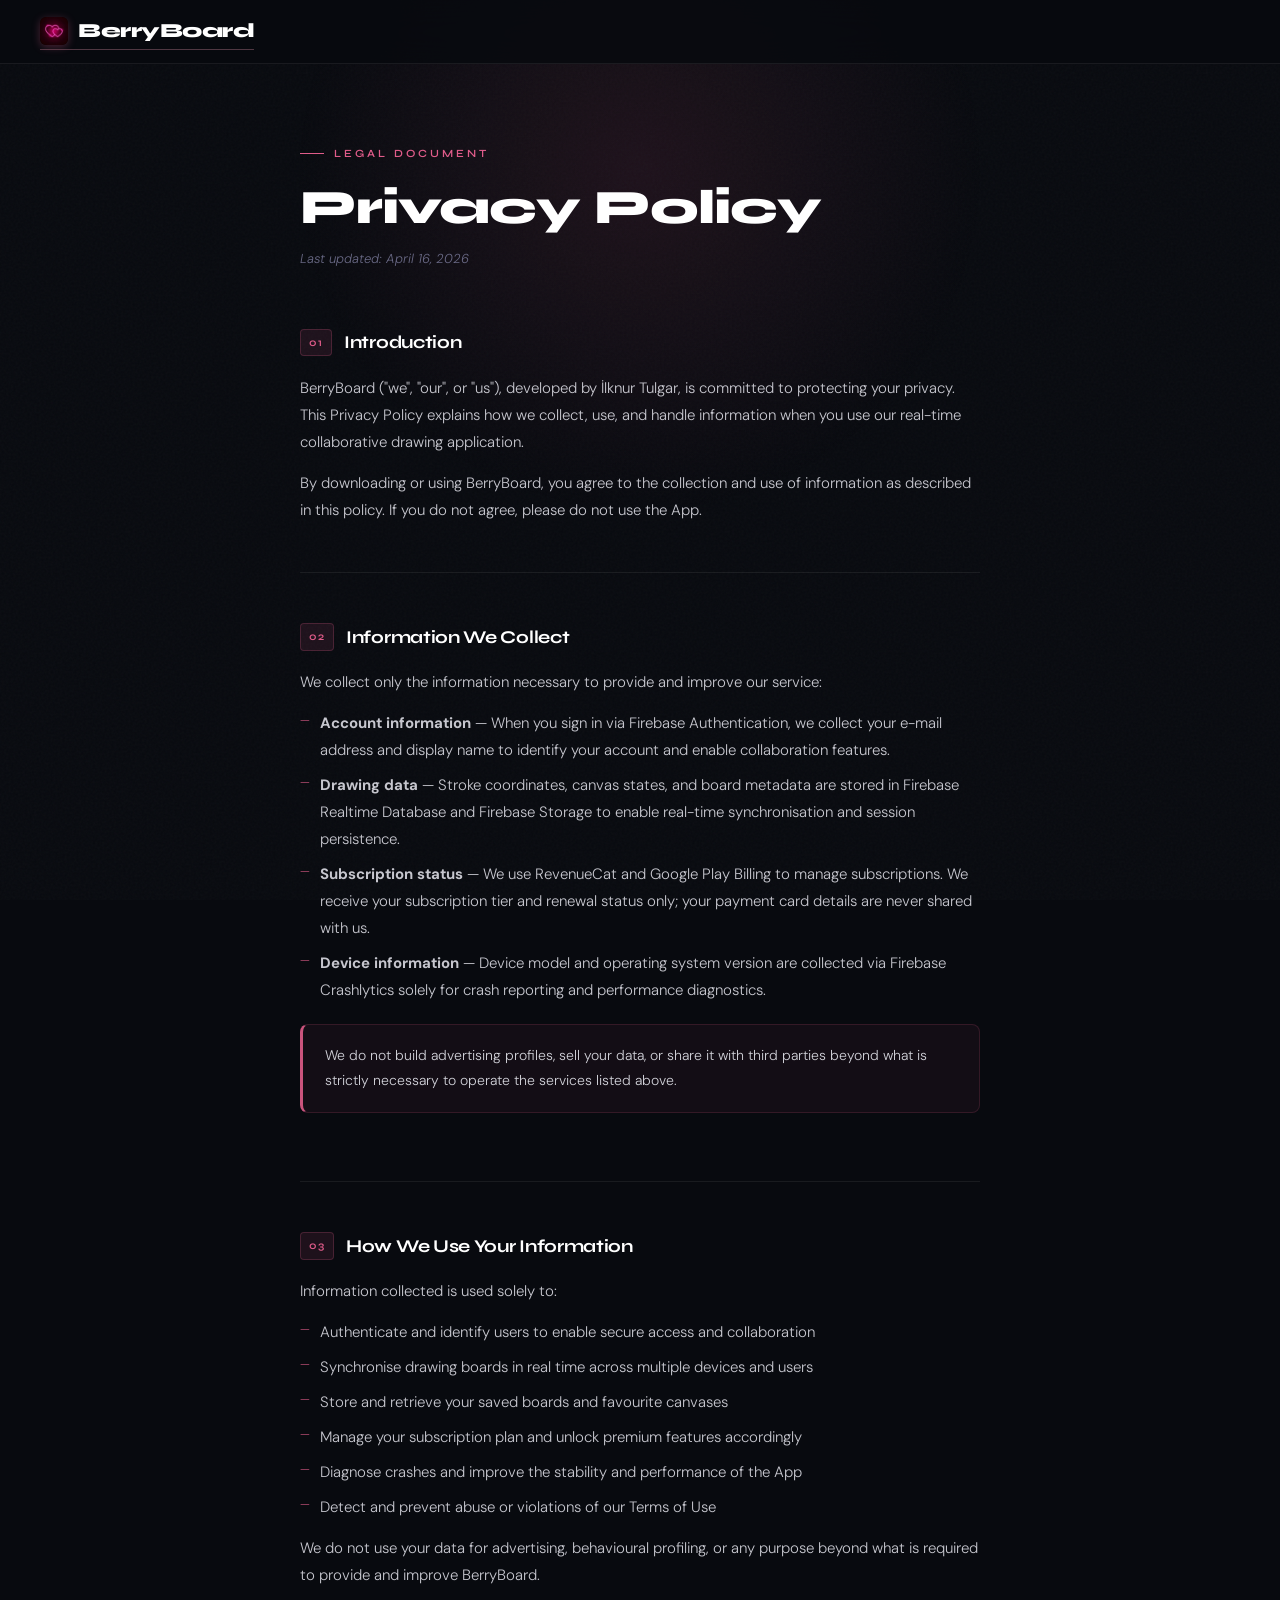
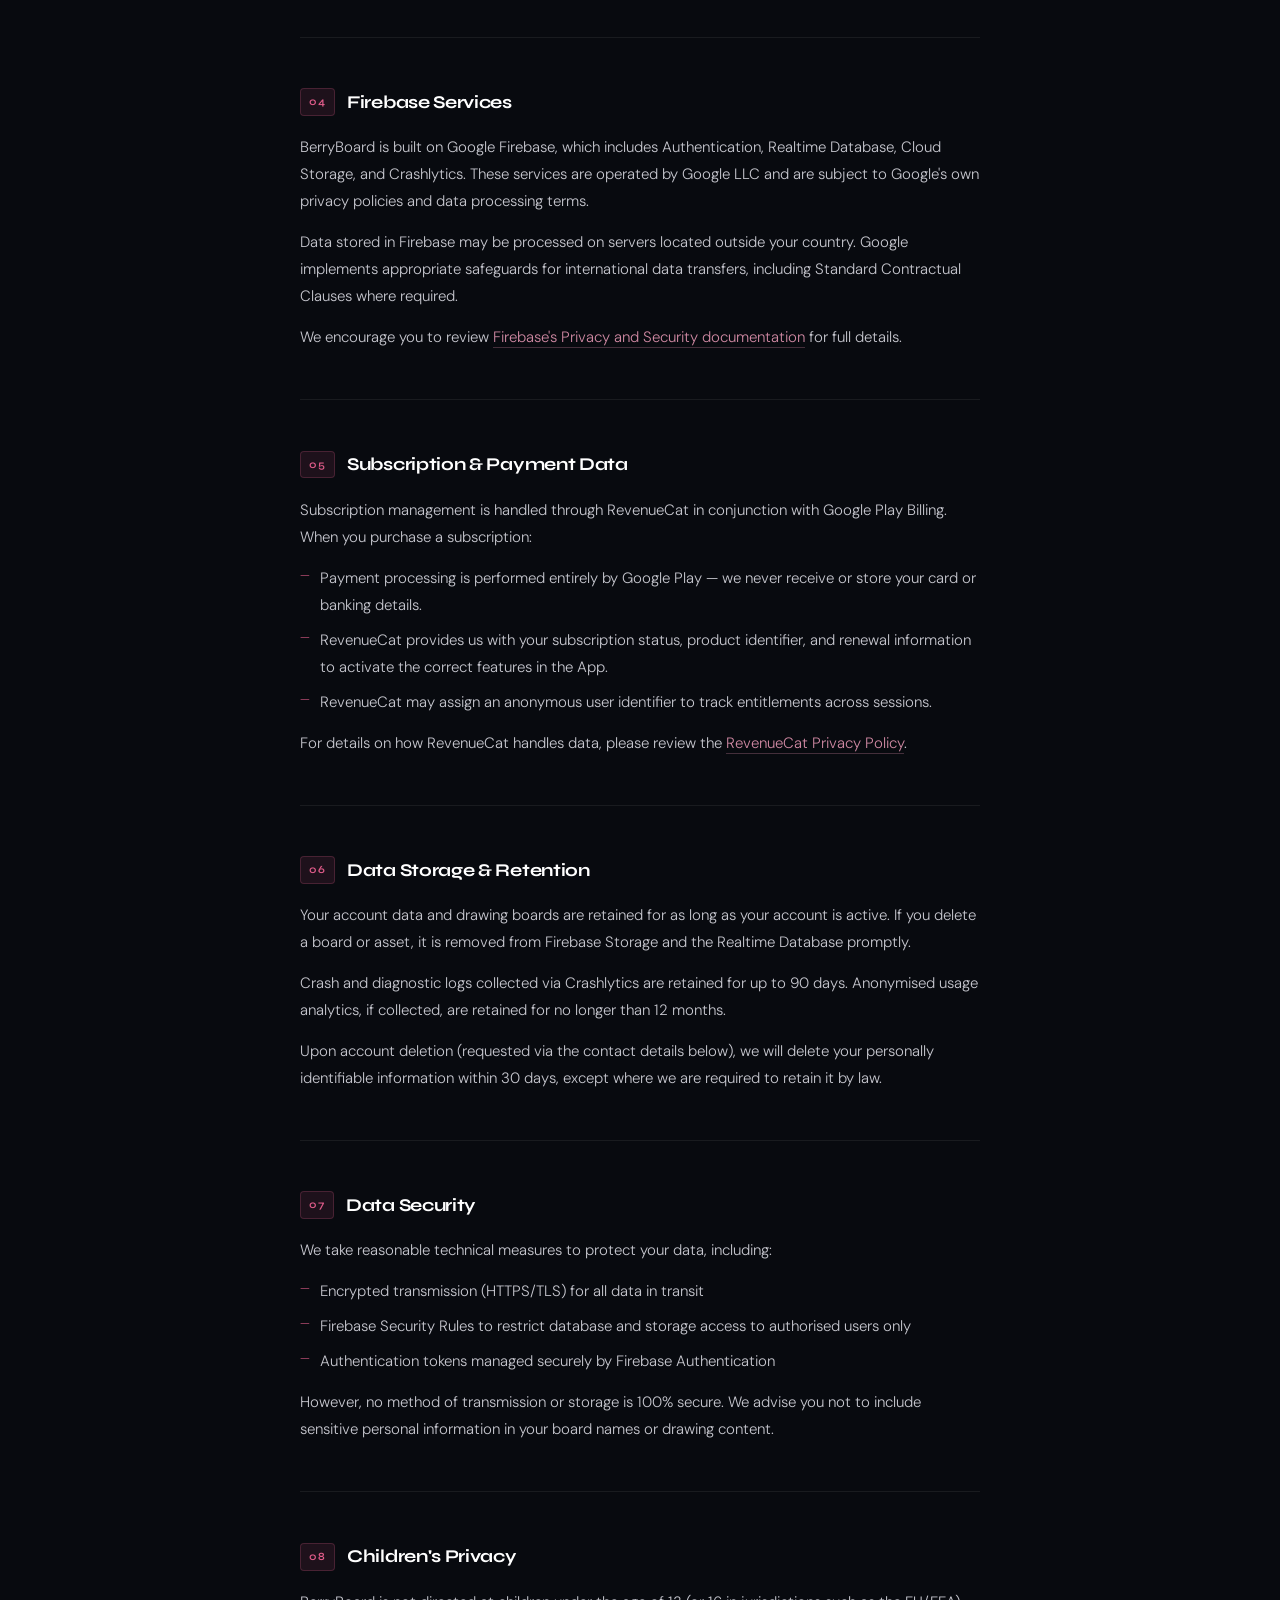
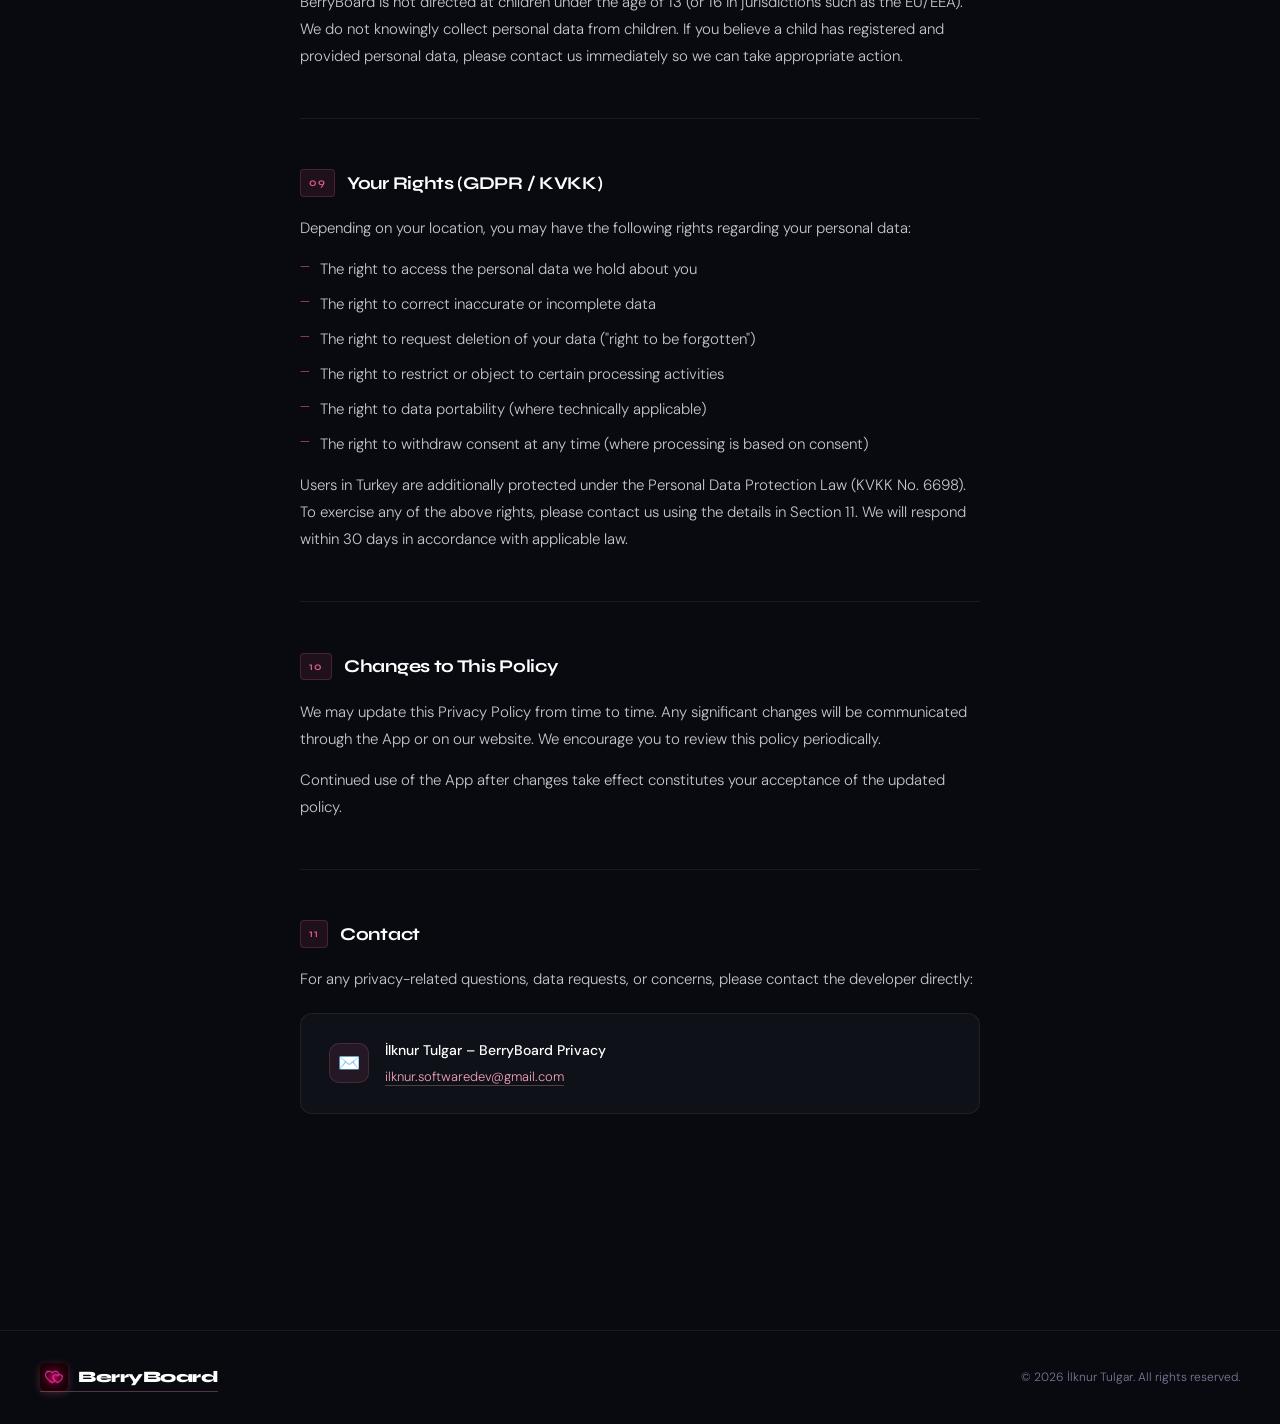
==== commit a1af15af: "feat: add store badges and screen previews to landing pages and index" ====
--- a/berryboard-privacy.html
+++ b/berryboard-privacy.html
@@ -88,17 +88,16 @@
         letter-spacing: -0.5px;
         display: flex;
         align-items: center;
-        gap: 8px;
+        gap: 10px;
         text-decoration: none;
       }
 
-      .logo-icon {
+      .logo-img {
         width: 28px;
         height: 28px;
-        display: flex;
-        align-items: center;
-        justify-content: center;
-        font-size: 16px;
+        border-radius: 6px;
+        object-fit: cover;
+        box-shadow: 0 2px 8px rgba(224, 92, 138, 0.3);
       }
 
       main {
@@ -305,7 +304,10 @@
   </head>
   <body>
     <header>
-      <a class="logo" href="#"> BerryBoard </a>
+      <a class="logo" href="index.html">
+        <img src="assets/images/appicon.jpg" alt="BerryBoard Icon" class="logo-img" />
+        BerryBoard
+      </a>
     </header>
 
     <main>
@@ -559,7 +561,10 @@
     </main>
 
     <footer>
-      <span class="logo"> BerryBoard </span>
+      <a class="logo" href="index.html">
+        <img src="assets/images/appicon.jpg" alt="BerryBoard Icon" class="logo-img" />
+        BerryBoard
+      </a>
       <span>© 2026 İlknur Tulgar. All rights reserved.</span>
     </footer>
   </body>
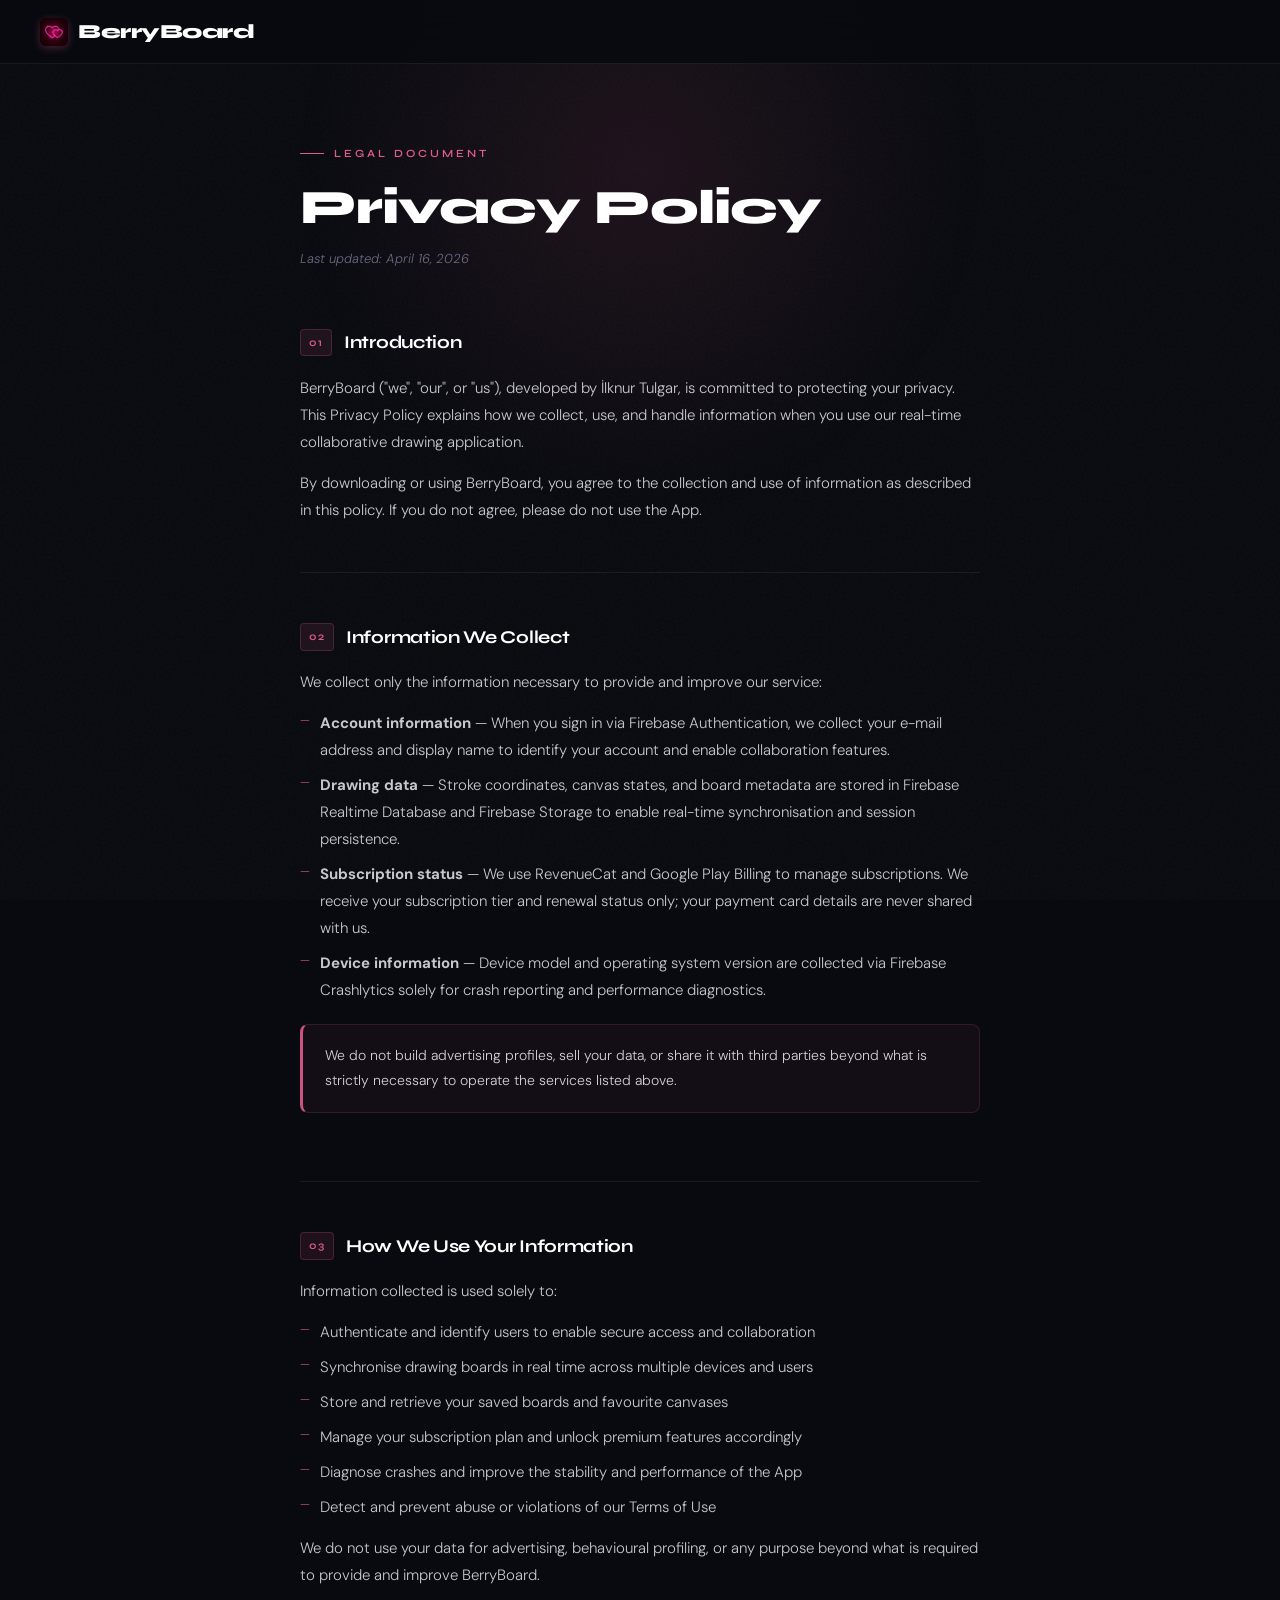
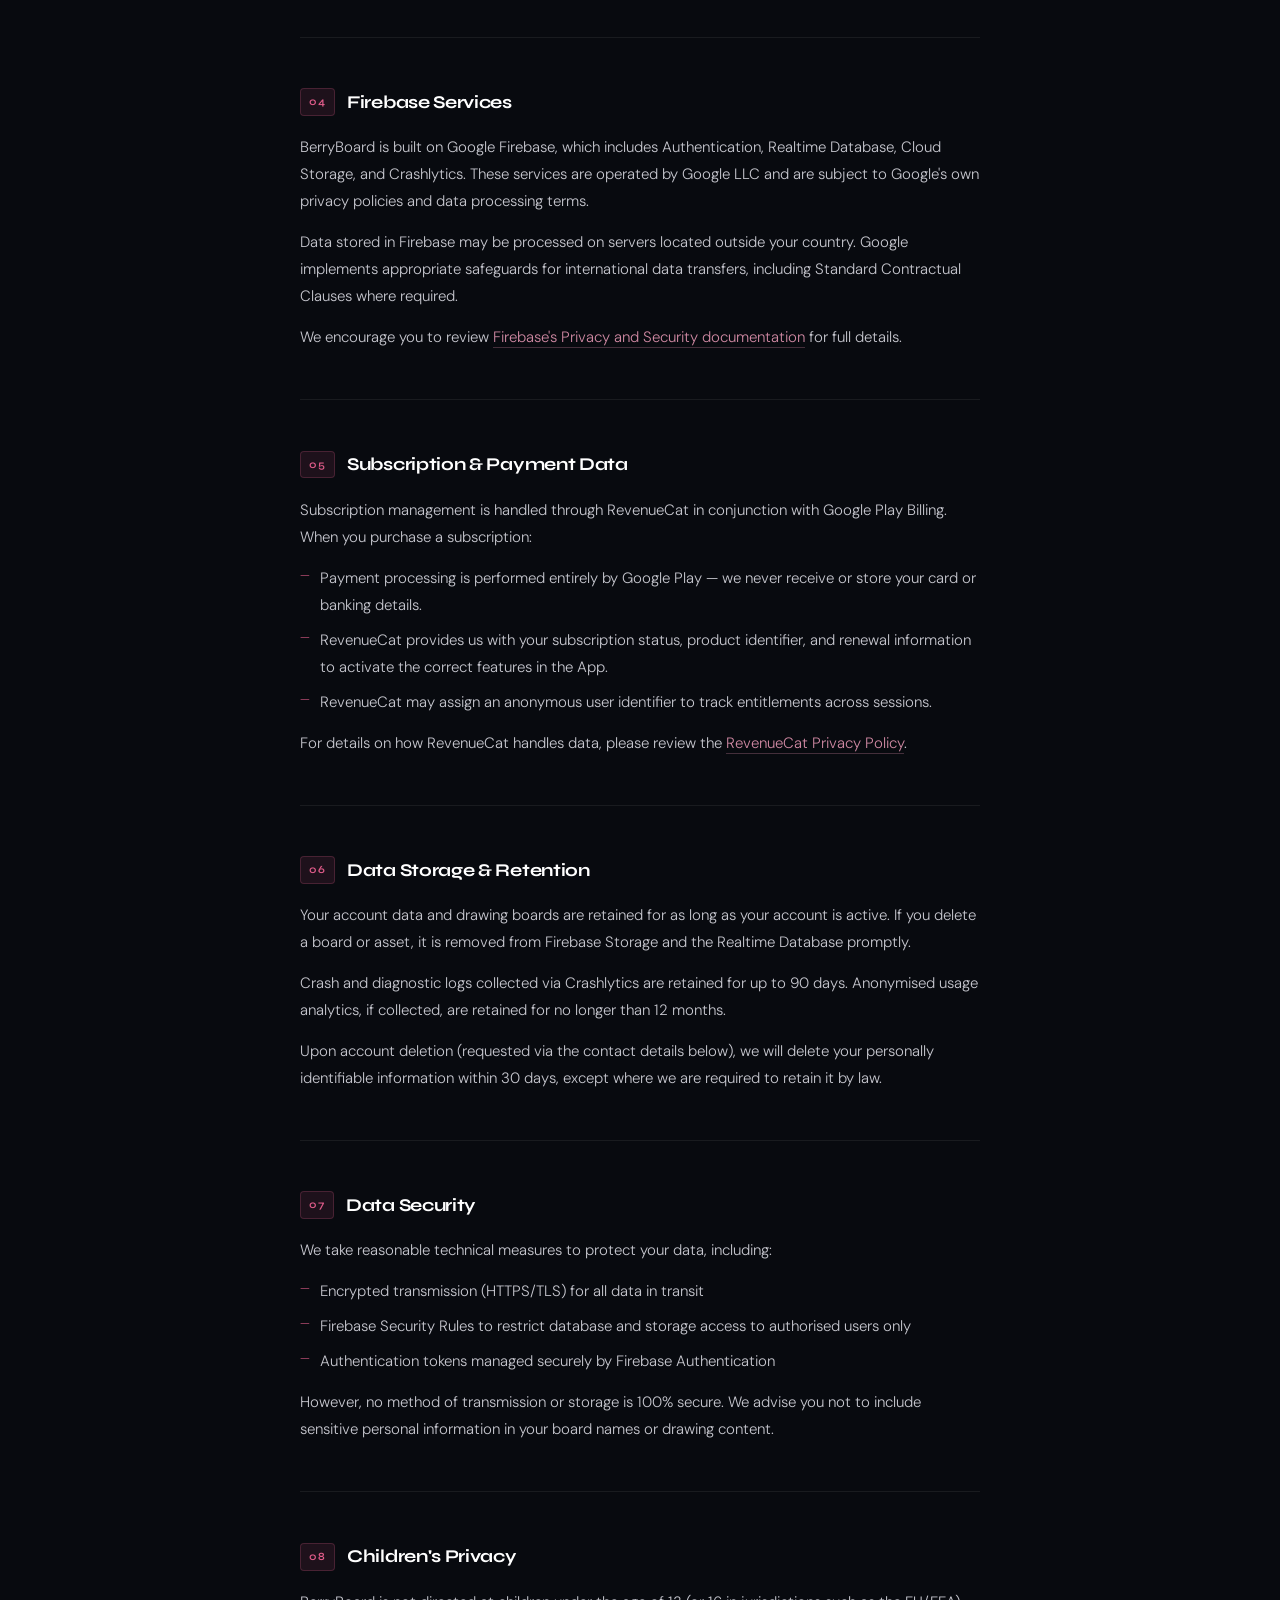
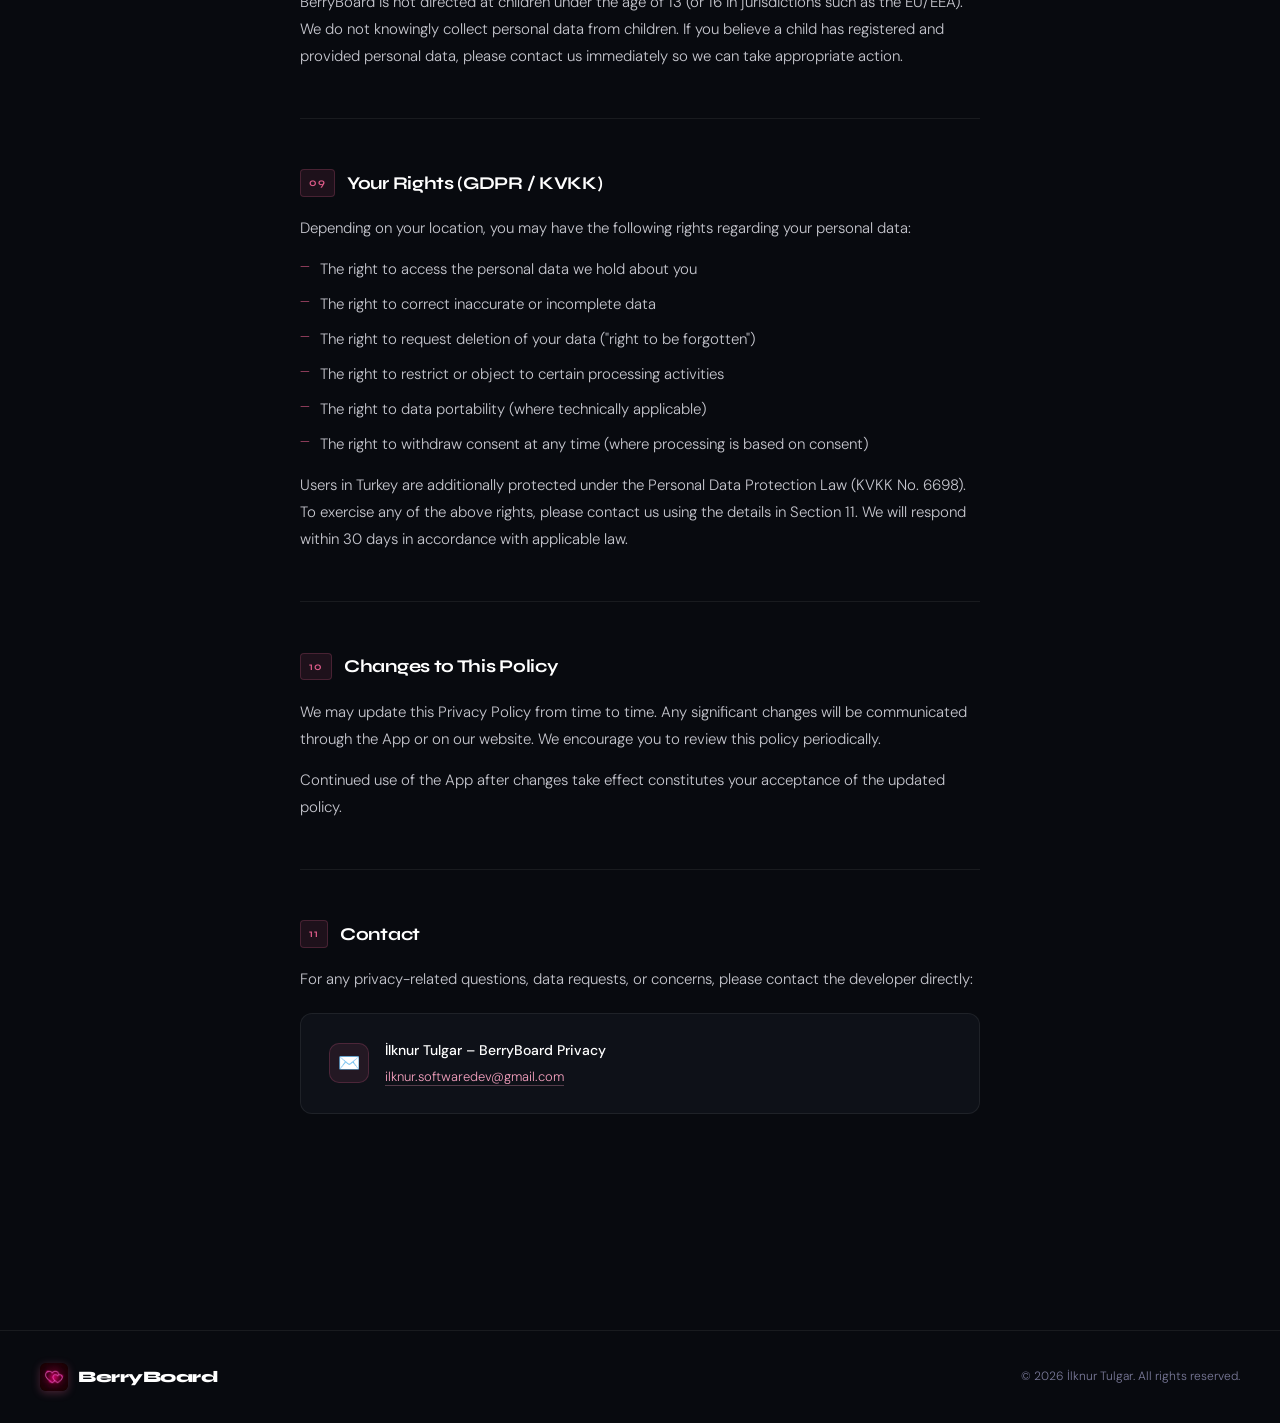
==== commit 84cd51e3: "style: remove default border from logo link elements in privacy and terms pages" ====
--- a/berryboard-privacy.html
+++ b/berryboard-privacy.html
@@ -90,6 +90,7 @@
         align-items: center;
         gap: 10px;
         text-decoration: none;
+        border: none
       }
 
       .logo-img {
